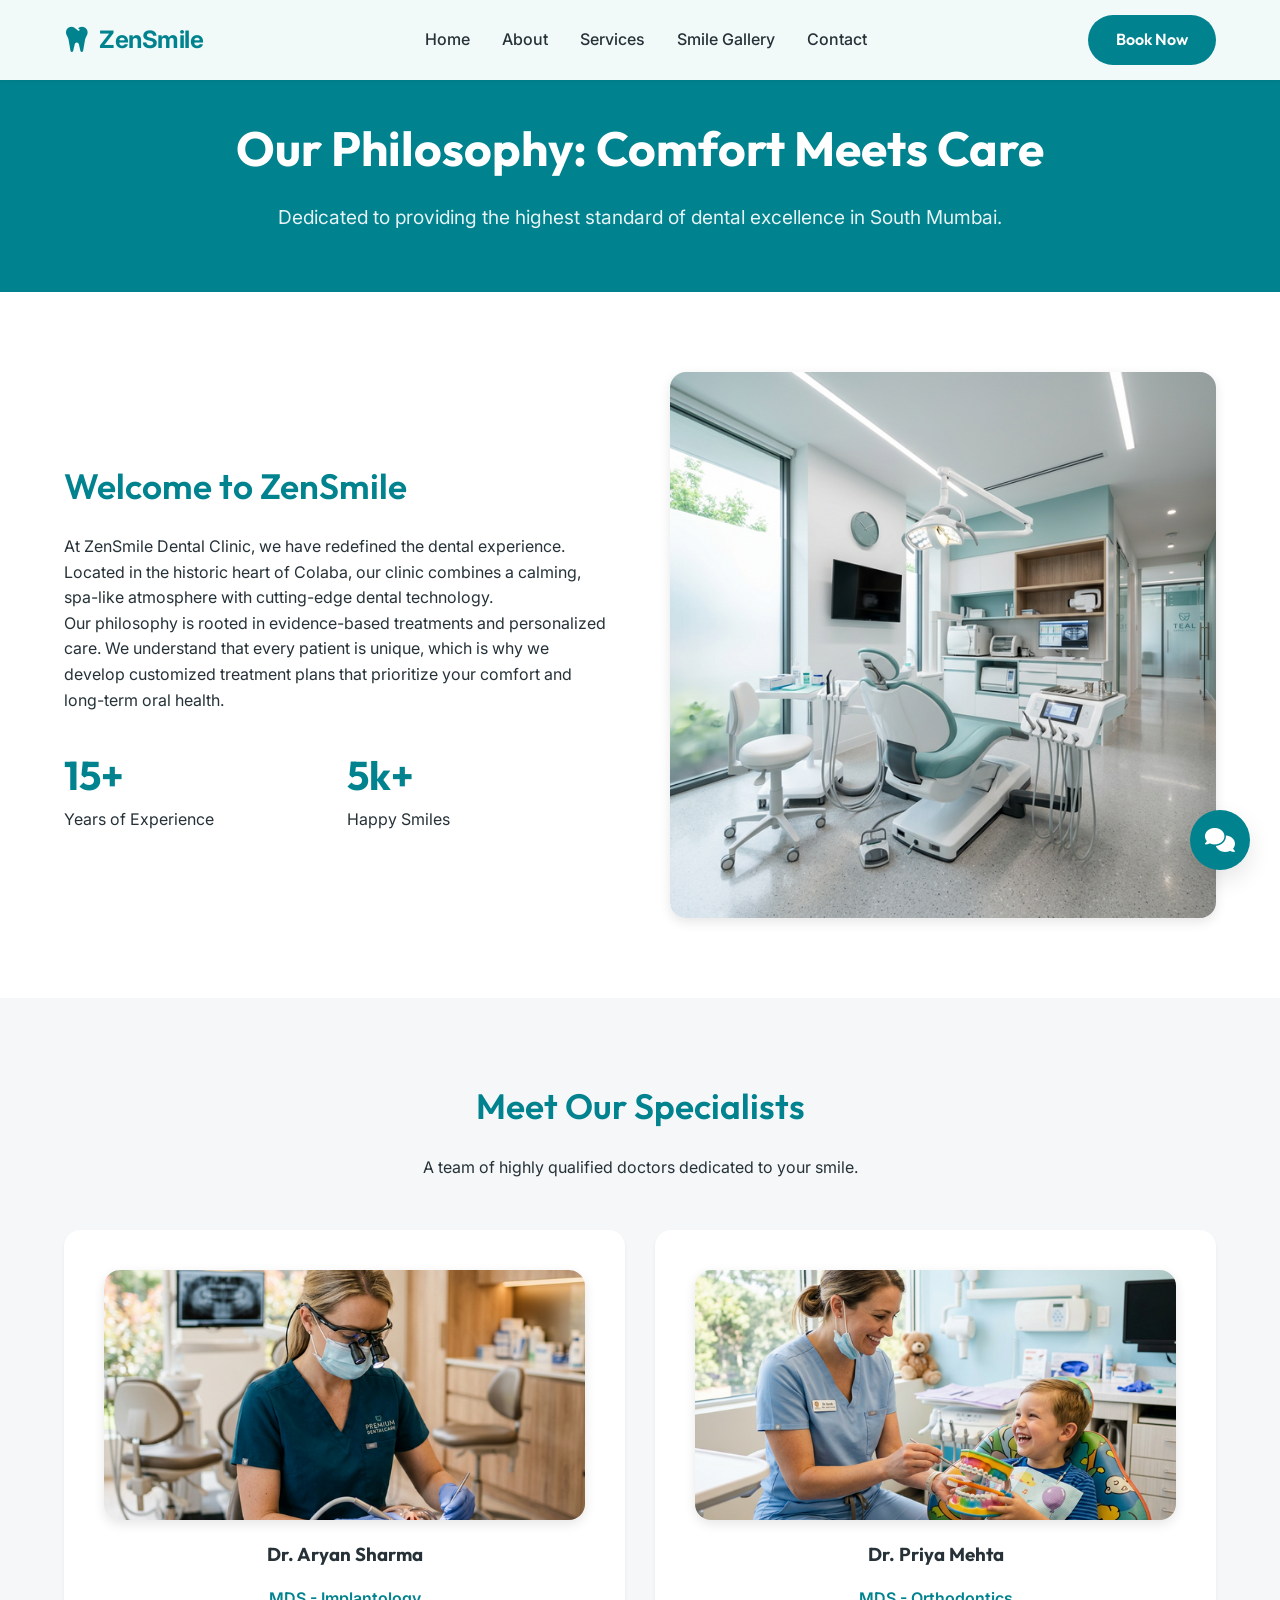
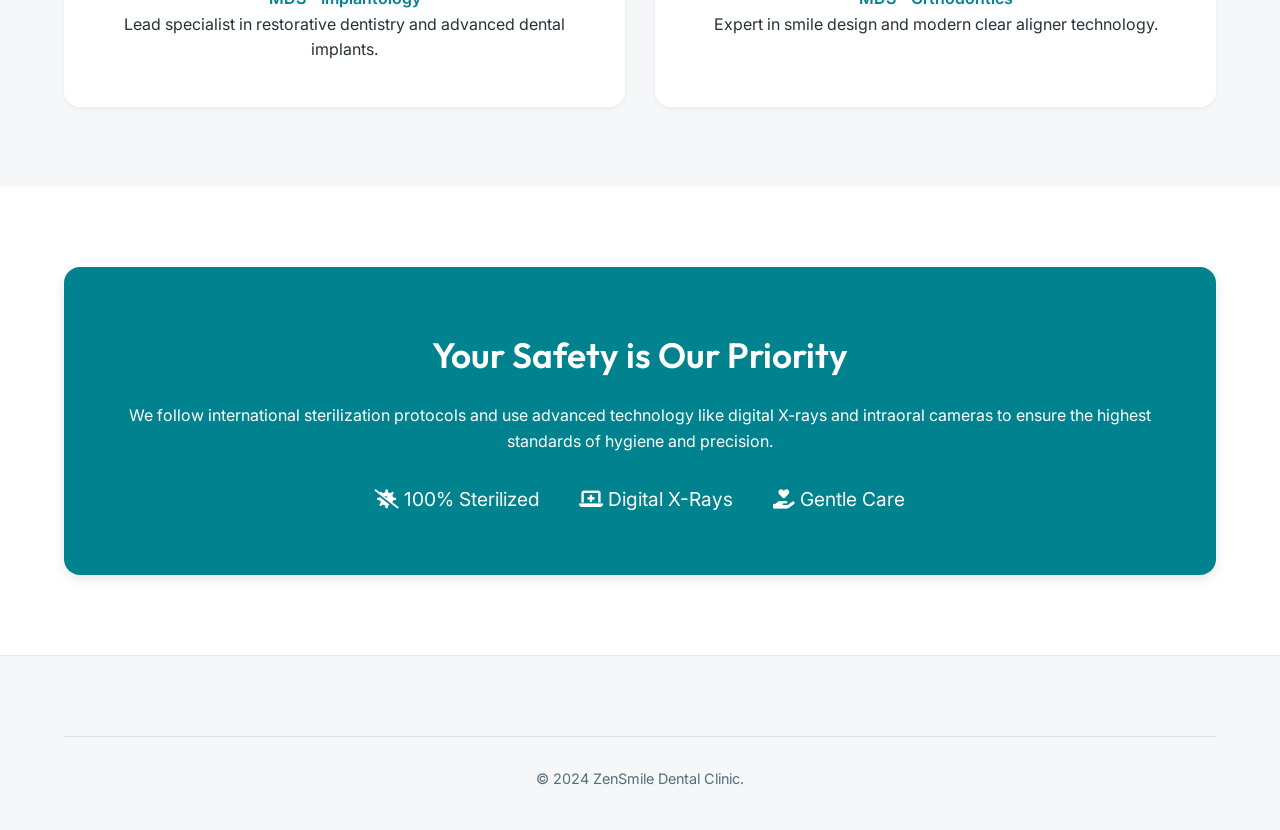
==== about.html @ eb4c1632 "Initial commit of ZenSmile Dental Clinic website" ====
<!DOCTYPE html>
<html lang="en">
<head>
    <meta charset="UTF-8">
    <meta name="viewport" content="width=device-width, initial-scale=1.0">
    <title>About Us | ZenSmile Dental Clinic Colaba</title>
    <link rel="stylesheet" href="styles.css">
    <link rel="stylesheet" href="https://cdnjs.cloudflare.com/ajax/libs/font-awesome/6.4.0/css/all.min.css">
</head>
<body>
    <!-- Navbar -->
    <nav class="navbar">
        <div class="container nav-container">
            <a href="index.html" class="logo">
                <i class="fas fa-tooth" style="color: var(--primary-teal); font-size: 1.8rem;"></i>
                <span class="logo-text">ZenSmile</span>
            </a>
            <ul class="nav-links">
                <li><a href="index.html">Home</a></li>
                <li><a href="about.html">About</a></li>
                <li><a href="services.html">Services</a></li>
                <li><a href="gallery.html">Smile Gallery</a></li>
                <li><a href="contact.html">Contact</a></li>
            </ul>
            <a href="contact.html" class="btn btn-primary">Book Now</a>
        </div>
    </nav>

    <header class="page-header">
        <div class="container">
            <h1 class="heading-lg">Our Philosophy: Comfort Meets Care</h1>
            <p>Dedicated to providing the highest standard of dental excellence in South Mumbai.</p>
        </div>
    </header>

    <section class="section-padding">
        <div class="container">
            <div class="grid-2">
                <div class="about-content">
                    <h2 class="heading-md">Welcome to ZenSmile</h2>
                    <p>At ZenSmile Dental Clinic, we have redefined the dental experience. Located in the historic heart of Colaba, our clinic combines a calming, spa-like atmosphere with cutting-edge dental technology.</p>
                    <p>Our philosophy is rooted in evidence-based treatments and personalized care. We understand that every patient is unique, which is why we develop customized treatment plans that prioritize your comfort and long-term oral health.</p>
                    <div class="stats-grid" style="display: grid; grid-template-columns: 1fr 1fr; gap: 20px; margin-top: 30px;">
                        <div class="stat-item">
                            <h3 style="color: var(--primary-teal); font-size: 2.5rem;">15+</h3>
                            <p>Years of Experience</p>
                        </div>
                        <div class="stat-item">
                            <h3 style="color: var(--primary-teal); font-size: 2.5rem;">5k+</h3>
                            <p>Happy Smiles</p>
                        </div>
                    </div>
                </div>
                <div class="about-hero-img">
                    <img src="zensmile_hero_clinic_1773650674306.png" alt="ZenSmile Clinic" class="img-responsive rounded-card">
                </div>
            </div>
        </div>
    </section>

    <!-- Team Section -->
    <section class="section-padding bg-soft">
        <div class="container">
            <div class="text-center">
                <h2 class="heading-md">Meet Our Specialists</h2>
                <p>A team of highly qualified doctors dedicated to your smile.</p>
            </div>
            <div class="card-grid">
                <div class="card text-center">
                    <img src="zensmile_dentist_work_1773650717336.png" alt="Dr. Aryan Sharma" class="img-responsive rounded-card" style="margin-bottom: 20px; max-height: 250px; object-fit: cover;">
                    <h3>Dr. Aryan Sharma</h3>
                    <p style="color: var(--primary-teal); font-weight: 600;">MDS - Implantology</p>
                    <p>Lead specialist in restorative dentistry and advanced dental implants.</p>
                </div>
                <div class="card text-center">
                    <img src="zensmile_pediatric_dentistry_1773651093815.png" alt="Dr. Priya Mehta" class="img-responsive rounded-card" style="margin-bottom: 20px; max-height: 250px; object-fit: cover;">
                    <h3>Dr. Priya Mehta</h3>
                    <p style="color: var(--primary-teal); font-weight: 600;">MDS - Orthodontics</p>
                    <p>Expert in smile design and modern clear aligner technology.</p>
                </div>
            </div>
        </div>
    </section>

    <!-- Hygiene Section -->
    <section class="section-padding">
        <div class="container">
            <div class="hygiene-banner rounded-card" style="background: var(--primary-teal); color: var(--white); padding: 60px; text-align: center;">
                <h2 class="heading-md" style="color: var(--white);">Your Safety is Our Priority</h2>
                <p>We follow international sterilization protocols and use advanced technology like digital X-rays and intraoral cameras to ensure the highest standards of hygiene and precision.</p>
                <div class="hygiene-icons" style="display: flex; justify-content: center; gap: 40px; margin-top: 30px; font-size: 1.2rem;">
                    <span><i class="fas fa-virus-slash"></i> 100% Sterilized</span>
                    <span><i class="fas fa-laptop-medical"></i> Digital X-Rays</span>
                    <span><i class="fas fa-hand-holding-heart"></i> Gentle Care</span>
                </div>
            </div>
        </div>
    </section>

    <!-- Footer -->
    <footer>
        <div class="container">
            <div class="footer-bottom">
                <p>&copy; 2024 ZenSmile Dental Clinic.</p>
            </div>
        </div>
    </footer>
    <!-- Chatbot Script Integration -->
    <script src="zenbot.js"></script>
</body>
</html>
---- styles.css ----
@import url('https://fonts.googleapis.com/css2?family=Outfit:wght@300;400;600;700&family=Inter:wght@300;400;500;600&display=swap');

:root {
    --primary-teal: #00838F;
    --secondary-teal: #E0F7FA;
    --dark-teal: #006064;
    --accent-gold: #D4AF37;
    --text-dark: #263238;
    --text-light: #546E7A;
    --white: #FFFFFF;
    --soft-gray: #F5F7F8;
    --shadow-sm: 0 2px 4px rgba(0,0,0,0.05);
    --shadow-md: 0 4px 12px rgba(0,0,0,0.1);
    --shadow-lg: 0 10px 25px rgba(0,0,0,0.1);
    --transition-smooth: all 0.3s cubic-bezier(0.4, 0, 0.2, 1);
    --card-radius: 16px;
}

* {
    margin: 0;
    padding: 0;
    box-sizing: border-box;
}

html {
    scroll-behavior: smooth;
}

body {
    font-family: 'Inter', sans-serif;
    color: var(--text-dark);
    line-height: 1.6;
    background-color: var(--white);
    overflow-x: hidden;
}

h1, h2, h3, h4, .brand-font {
    font-family: 'Outfit', sans-serif;
}

a {
    text-decoration: none;
    color: inherit;
    transition: var(--transition-smooth);
}

ul {
    list-style: none;
}

.container {
    max-width: 1200px;
    margin: 0 auto;
    padding: 0 24px;
}

.btn {
    display: inline-block;
    padding: 12px 28px;
    border-radius: 50px;
    font-weight: 600;
    cursor: pointer;
    transition: var(--transition-smooth);
    border: none;
    font-family: 'Outfit', sans-serif;
    text-align: center;
}

.btn-primary {
    background-color: var(--primary-teal);
    color: var(--white);
}

.btn-primary:hover {
    background-color: var(--dark-teal);
    transform: translateY(-2px);
    box-shadow: var(--shadow-md);
}

.btn-outline {
    background-color: transparent;
    border: 2px solid var(--primary-teal);
    color: var(--primary-teal);
}

.btn-outline:hover {
    background-color: var(--primary-teal);
    color: var(--white);
}

.section-padding {
    padding: 80px 0;
}

.heading-lg {
    font-size: 3rem;
    font-weight: 700;
    margin-bottom: 24px;
    line-height: 1.2;
}

.heading-md {
    font-size: 2.2rem;
    font-weight: 600;
    margin-bottom: 20px;
    color: var(--primary-teal);
}

.text-center {
    text-align: center;
}

/* Navbar */
.navbar {
    position: fixed;
    top: 0;
    width: 100%;
    background: rgba(255, 255, 255, 0.95);
    backdrop-filter: blur(10px);
    z-index: 1000;
    box-shadow: var(--shadow-sm);
    padding: 15px 0;
}

.nav-container {
    display: flex;
    justify-content: space-between;
    align-items: center;
}

.logo {
    display: flex;
    align-items: center;
    gap: 10px;
}

.logo-text {
    font-size: 1.5rem;
    font-weight: 700;
    color: var(--primary-teal);
    letter-spacing: -0.5px;
}

.nav-links {
    display: flex;
    gap: 32px;
}

.nav-links a {
    font-weight: 500;
    color: var(--text-dark);
}

.nav-links a:hover {
    color: var(--primary-teal);
}

/* Footer */
footer {
    background-color: var(--soft-gray);
    padding: 80px 0 40px;
    border-top: 1px solid rgba(0,0,0,0.05);
}

.footer-grid {
    display: grid;
    grid-template-columns: repeat(auto-fit, minmax(250px, 1fr));
    gap: 40px;
    margin-bottom: 60px;
}

.footer-brand p {
    margin: 20px 0;
    color: var(--text-light);
}

.footer-section h4 {
    font-size: 1.25rem;
    margin-bottom: 24px;
    color: var(--primary-teal);
}

.footer-links li {
    margin-bottom: 12px;
}

.footer-bottom {
    border-top: 1px solid rgba(0,0,0,0.1);
    padding-top: 30px;
    text-align: center;
    color: var(--text-light);
    font-size: 0.9rem;
}

@media (max-width: 768px) {
    .nav-links {
        display: none;
    }
    .heading-lg {
        font-size: 2.2rem;
    }
}

/* Home Page Sections */
.hero-section {
    height: 90vh;
    background: url('zensmile_hero_clinic_1773650674306.png') no-repeat center center/cover;
    display: flex;
    align-items: center;
    position: relative;
    color: var(--white);
    padding-top: 80px;
}

.hero-overlay {
    position: absolute;
    top: 0;
    left: 0;
    width: 60%;
    height: 100%;
    background: linear-gradient(to right, rgba(0,0,0,0.7) 0%, rgba(0,0,0,0) 100%);
    z-index: 1;
}

.hero-content {
    position: relative;
    z-index: 2;
    max-width: 600px;
}

.badge {
    display: inline-block;
    padding: 6px 16px;
    background: rgba(0, 131, 143, 0.2);
    border: 1px solid var(--primary-teal);
    border-radius: 50px;
    font-size: 0.85rem;
    font-weight: 600;
    margin-bottom: 16px;
    color: var(--secondary-teal);
}

.hero-subtext {
    font-size: 1.1rem;
    margin-bottom: 32px;
    opacity: 0.9;
}

.hero-btns {
    display: flex;
    gap: 16px;
}

.hero-btns .btn-outline {
    border-color: var(--white);
    color: var(--white);
}

.hero-btns .btn-outline:hover {
    background: var(--white);
    color: var(--primary-teal);
}

/* Info Strip */
.info-strip {
    background: var(--white);
    padding: 20px 0;
    margin-top: -50px;
    position: relative;
    z-index: 10;
    box-shadow: var(--shadow-lg);
    border-radius: 12px;
    max-width: 1100px;
    margin-left: auto;
    margin-right: auto;
}

.strip-grid {
    display: grid;
    grid-template-columns: repeat(3, 1fr);
    align-items: center;
}

.info-item {
    display: flex;
    align-items: center;
    gap: 15px;
    padding: 10px 30px;
}

.info-item i {
    font-size: 1.5rem;
    color: var(--primary-teal);
}

.info-item h4 {
    font-size: 0.9rem;
    color: var(--text-light);
    text-transform: uppercase;
    letter-spacing: 1px;
}

.info-item p {
    font-weight: 600;
}

.border-left {
    border-left: 1px solid rgba(0,0,0,0.1);
}

/* Layout Utilities */
.grid-2 {
    display: grid;
    grid-template-columns: 1fr 1fr;
    gap: 60px;
    align-items: center;
}

.img-responsive {
    width: 100%;
    height: auto;
    display: block;
}

.rounded-card {
    border-radius: var(--card-radius);
    box-shadow: var(--shadow-md);
}

.bg-soft {
    background-color: var(--soft-gray);
}

.check-list {
    margin: 24px 0;
}

.check-list li {
    display: flex;
    align-items: center;
    gap: 12px;
    margin-bottom: 12px;
    font-weight: 500;
}

.check-list li i {
    color: var(--primary-teal);
}
/* Page Header */
.page-header {
    background: var(--primary-teal);
    color: var(--white);
    padding: 120px 0 60px;
    text-align: center;
}

.page-header p {
    font-size: 1.2rem;
    opacity: 0.9;
}

/* Services Page */
.services-grid {
    display: flex;
    flex-direction: column;
    gap: 80px;
}

.service-box {
    display: grid;
    grid-template-columns: 1fr 1.2fr;
    gap: 60px;
    align-items: center;
}

.service-box:nth-child(even) {
    grid-template-columns: 1.2fr 1fr;
}

/* Form Styles */
.form-group {
    margin-bottom: 20px;
}

.form-group input, 
.form-group select, 
.form-group textarea {
    width: 100%;
    padding: 14px 20px;
    border: 1px solid rgba(0,0,0,0.1);
    border-radius: 8px;
    font-family: 'Inter', sans-serif;
    font-size: 1rem;
    transition: var(--transition-smooth);
}

.form-group input:focus, 
.form-group select:focus, 
.form-group textarea:focus {
    outline: none;
    border-color: var(--primary-teal);
    box-shadow: 0 0 0 3px rgba(0, 131, 143, 0.1);
}

.w-100 {
    width: 100%;
}

.contact-info {
    padding-left: 40px;
}

.info-block p {
    margin-bottom: 20px;
}

.map-container {
    overflow: hidden;
    margin-top: 30px;
}

@media (max-width: 768px) {
    .grid-2, .service-box, .service-box:nth-child(even) {
        grid-template-columns: 1fr;
        gap: 40px;
    }
    .contact-info {
        padding-left: 0;
    }
}

/* Gallery */
.gallery-grid {
    display: grid;
    grid-template-columns: repeat(auto-fit, minmax(300px, 1fr));
    gap: 24px;
}

.gallery-item {
    position: relative;
    overflow: hidden;
    height: 350px;
    cursor: pointer;
}

.gallery-item img {
    width: 100%;
    height: 100%;
    object-fit: cover;
    transition: var(--transition-smooth);
}

.gallery-overlay {
    position: absolute;
    top: 0;
    left: 0;
    width: 100%;
    height: 100%;
    background: rgba(0, 131, 143, 0.7);
    display: flex;
    align-items: center;
    justify-content: center;
    color: var(--white);
    opacity: 0;
    transition: var(--transition-smooth);
    font-weight: 600;
    font-size: 1.2rem;
}

.gallery-item:hover img {
    transform: scale(1.1);
}

.gallery-item:hover .gallery-overlay {
    opacity: 1;
}

/* ZenBot Modal */
.zenbot-window {
    position: fixed;
    bottom: 100px;
    right: 30px;
    width: 380px;
    height: 500px;
    background: var(--white);
    border-radius: 20px;
    box-shadow: var(--shadow-lg);
    z-index: 1001;
    display: none;
    flex-direction: column;
    overflow: hidden;
    animation: slideUp 0.4s cubic-bezier(0.4, 0, 0.2, 1);
}

@keyframes slideUp {
    from { transform: translateY(50px); opacity: 0; }
    to { transform: translateY(0); opacity: 1; }
}

.zenbot-header {
    background: var(--primary-teal);
    color: var(--white);
    padding: 20px;
    display: flex;
    align-items: center;
    gap: 15px;
}

.zenbot-header h3 {
    font-size: 1.1rem;
    margin: 0;
}

.zenbot-messages {
    flex: 1;
    padding: 20px;
    overflow-y: auto;
    background: var(--soft-gray);
    display: flex;
    flex-direction: column;
    gap: 12px;
}

.msg {
    padding: 10px 16px;
    border-radius: 15px;
    max-width: 85%;
    font-size: 0.95rem;
}

.msg-bot {
    background: var(--white);
    align-self: flex-start;
    border-bottom-left-radius: 2px;
    box-shadow: var(--shadow-sm);
}

.msg-user {
    background: var(--primary-teal);
    color: var(--white);
    align-self: flex-end;
    border-bottom-right-radius: 2px;
}

.zenbot-input {
    padding: 15px;
    background: var(--white);
    border-top: 1px solid rgba(0,0,0,0.05);
    display: flex;
    gap: 10px;
}

.zenbot-input input {
    flex: 1;
    border: 1px solid rgba(0,0,0,0.1);
    padding: 10px 15px;
    border-radius: 25px;
}

.zenbot-input button {
    background: var(--primary-teal);
    color: var(--white);
    border: none;
    width: 40px;
    height: 40px;
    border-radius: 50%;
    cursor: pointer;
}

/* Cards */
.card-grid {
    display: grid;
    grid-template-columns: repeat(auto-fit, minmax(300px, 1fr));
    gap: 30px;
    margin-top: 50px;
}

.card {
    background: var(--white);
    padding: 40px;
    border-radius: var(--card-radius);
    box-shadow: var(--shadow-sm);
    transition: var(--transition-smooth);
    border-bottom: 4px solid transparent;
}

.card:hover {
    transform: translateY(-10px);
    box-shadow: var(--shadow-lg);
    border-color: var(--primary-teal);
}

.card-icon {
    font-size: 2.5rem;
    color: var(--primary-teal);
    margin-bottom: 24px;
}

.card h3 {
    margin-bottom: 16px;
}

/* Chatbot Bubble */
.zenbot-bubble {
    position: fixed;
    bottom: 30px;
    right: 30px;
    width: 60px;
    height: 60px;
    background: var(--primary-teal);
    color: var(--white);
    border-radius: 50%;
    display: flex;
    align-items: center;
    justify-content: center;
    font-size: 1.5rem;
    box-shadow: var(--shadow-lg);
    cursor: pointer;
    z-index: 1000;
    transition: var(--transition-smooth);
}

.zenbot-bubble:hover {
    transform: scale(1.1) rotate(5deg);
}
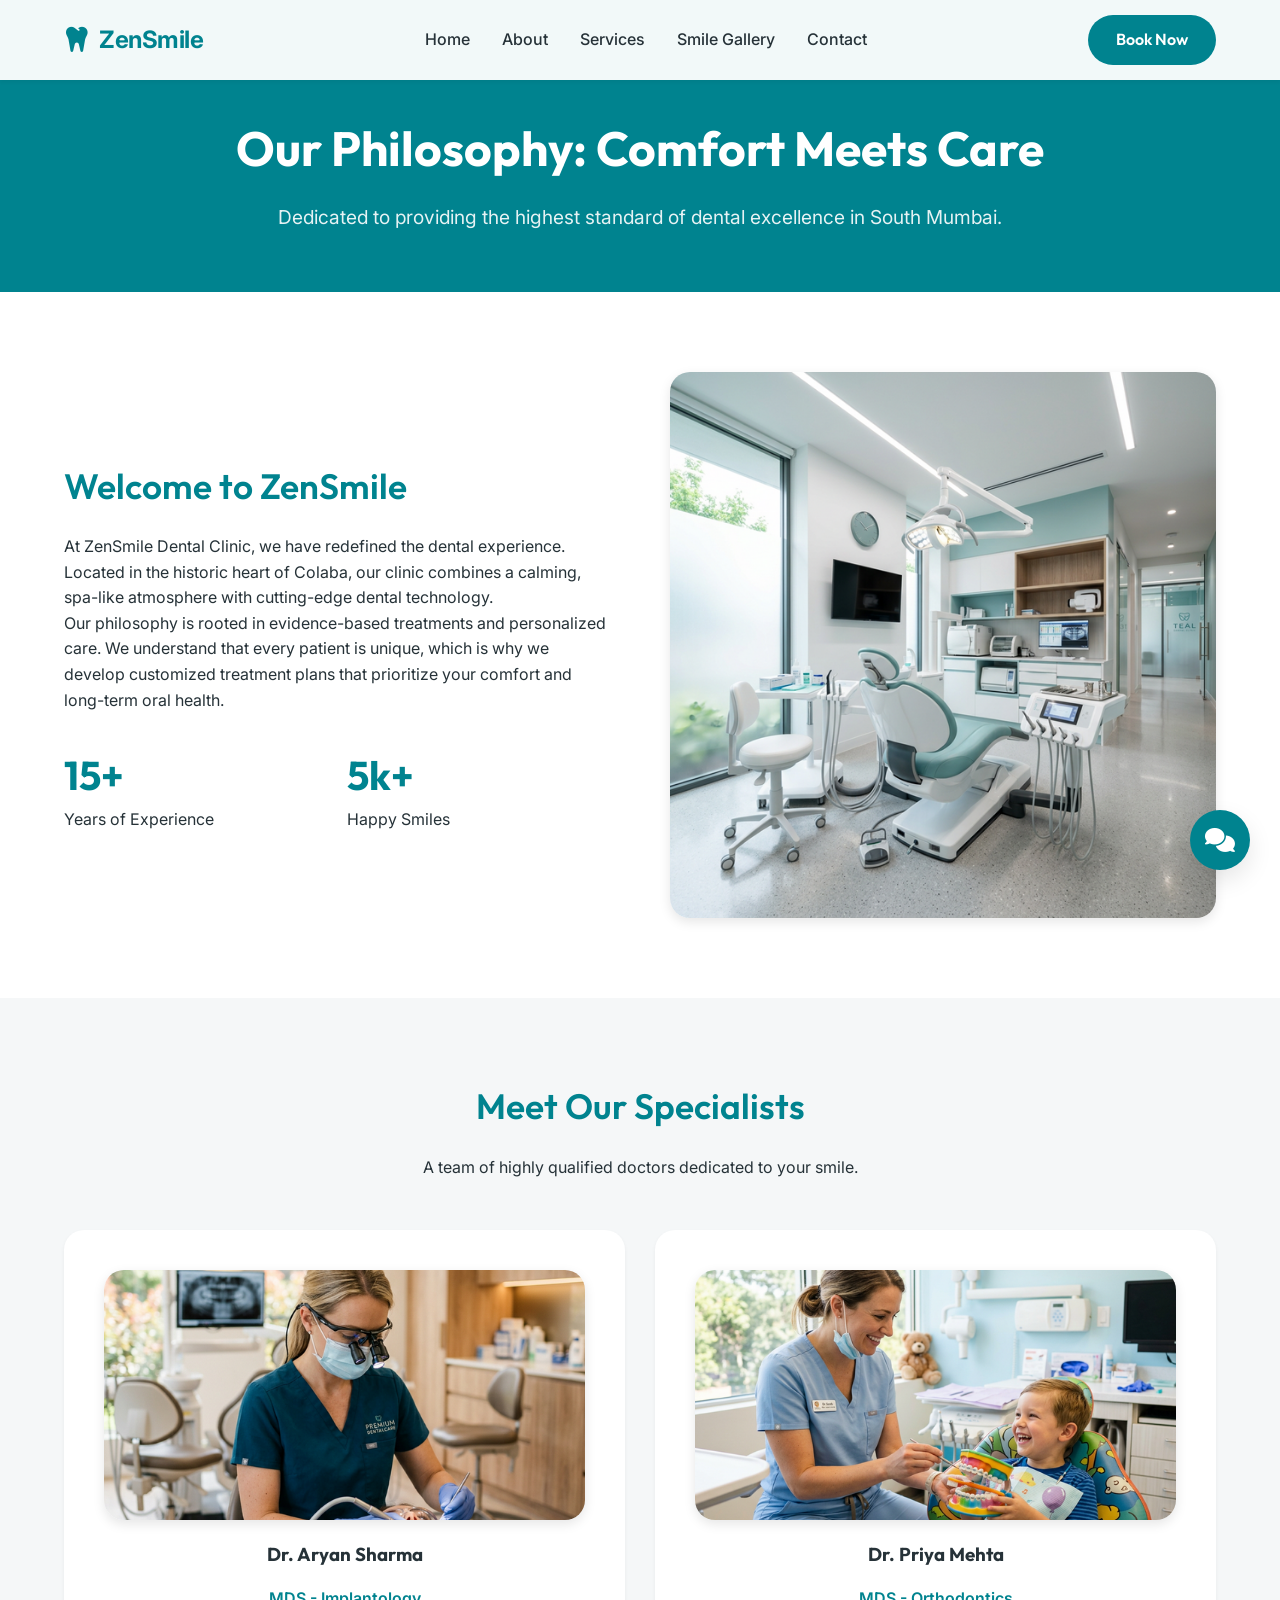
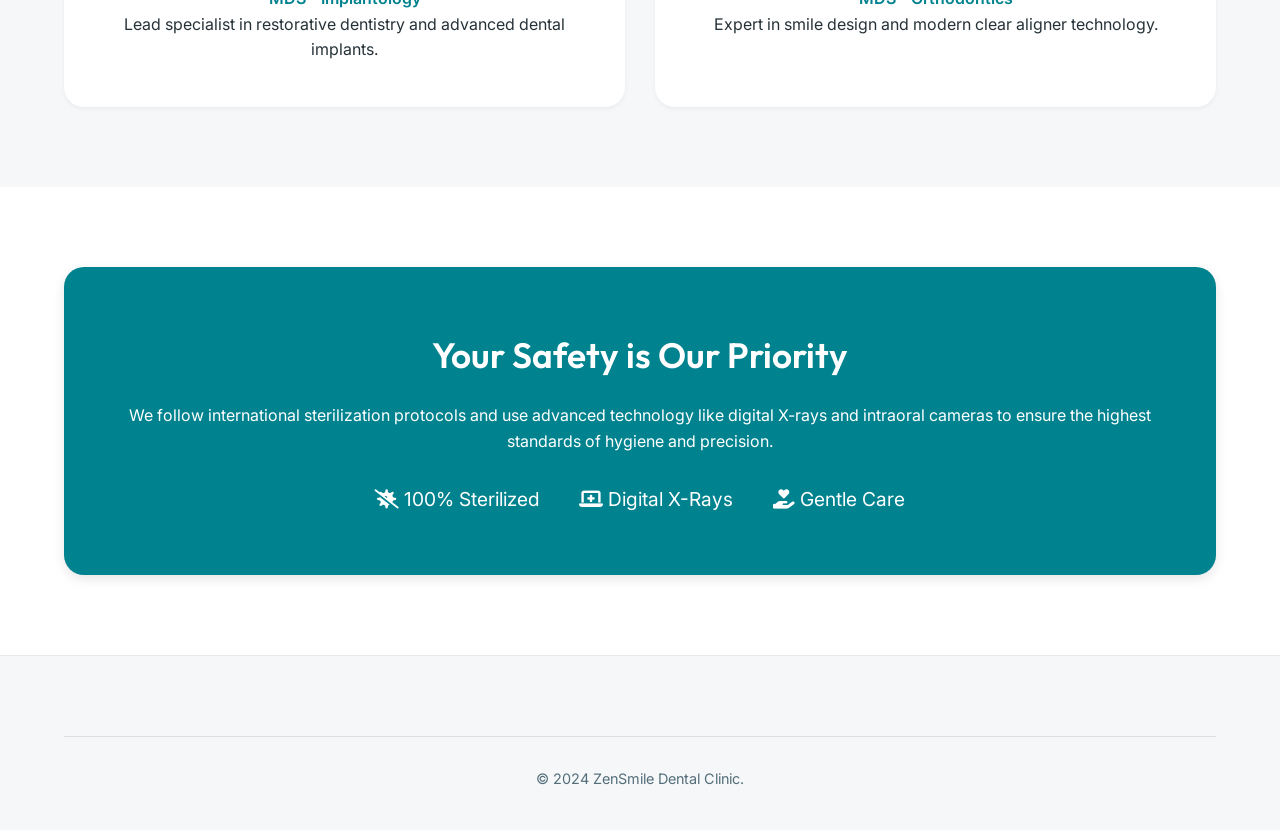
==== commit 86acaf12: "Enhanced mobile UX, added hamburger menu, and entrance animations for 'wow' factor" ====
--- a/about.html
+++ b/about.html
@@ -7,7 +7,12 @@
     <link rel="stylesheet" href="styles.css">
     <link rel="stylesheet" href="https://cdnjs.cloudflare.com/ajax/libs/font-awesome/6.4.0/css/all.min.css">
 </head>
-<body>
+<body class="loading">
+    <!-- Preloader -->
+    <div id="preloader">
+        <div class="loader-logo">ZenSmile</div>
+        <div class="loader-bar"></div>
+    </div>
     <!-- Navbar -->
     <nav class="navbar">
         <div class="container nav-container">
@@ -22,6 +27,11 @@
                 <li><a href="gallery.html">Smile Gallery</a></li>
                 <li><a href="contact.html">Contact</a></li>
             </ul>
+            <div class="menu-toggle" id="menu-toggle">
+                <span></span>
+                <span></span>
+                <span></span>
+            </div>
             <a href="contact.html" class="btn btn-primary">Book Now</a>
         </div>
     </nav>
@@ -107,5 +117,6 @@
     </footer>
     <!-- Chatbot Script Integration -->
     <script src="zenbot.js"></script>
+    <script src="main.js"></script>
 </body>
 </html>
--- a/styles.css
+++ b/styles.css
@@ -12,8 +12,9 @@
     --shadow-sm: 0 2px 4px rgba(0,0,0,0.05);
     --shadow-md: 0 4px 12px rgba(0,0,0,0.1);
     --shadow-lg: 0 10px 25px rgba(0,0,0,0.1);
-    --transition-smooth: all 0.3s cubic-bezier(0.4, 0, 0.2, 1);
-    --card-radius: 16px;
+    --transition-smooth: all 0.5s cubic-bezier(0.4, 0, 0.2, 1);
+    --card-radius: 20px;
+    --glass: rgba(255, 255, 255, 0.8);
 }
 
 * {
@@ -146,6 +147,25 @@
     gap: 32px;
 }
 
+.menu-toggle {
+    display: none;
+    flex-direction: column;
+    gap: 6px;
+    cursor: pointer;
+}
+
+.menu-toggle span {
+    width: 28px;
+    height: 3px;
+    background: var(--primary-teal);
+    border-radius: 2px;
+    transition: var(--transition-smooth);
+}
+
+.menu-toggle.active span:nth-child(1) { transform: rotate(45deg) translate(6px, 6px); }
+.menu-toggle.active span:nth-child(2) { opacity: 0; }
+.menu-toggle.active span:nth-child(3) { transform: rotate(-45deg) translate(6px, -6px); }
+
 .nav-links a {
     font-weight: 500;
     color: var(--text-dark);
@@ -183,6 +203,76 @@
 .footer-links li {
     margin-bottom: 12px;
 }
+
+/* Preloader */
+#preloader {
+    position: fixed;
+    top: 0;
+    left: 0;
+    width: 100%;
+    height: 100%;
+    background: var(--white);
+    display: flex;
+    flex-direction: column;
+    align-items: center;
+    justify-content: center;
+    z-index: 9999;
+    transition: opacity 0.5s ease;
+}
+
+.loader-logo {
+    font-size: 2.5rem;
+    color: var(--primary-teal);
+    font-weight: 700;
+    font-family: 'Outfit', sans-serif;
+    margin-bottom: 20px;
+    animation: pulse 1.5s infinite;
+}
+
+@keyframes pulse {
+    0% { transform: scale(1); opacity: 0.8; }
+    50% { transform: scale(1.05); opacity: 1; }
+    100% { transform: scale(1); opacity: 0.8; }
+}
+
+.loader-bar {
+    width: 200px;
+    height: 3px;
+    background: var(--soft-gray);
+    position: relative;
+    overflow: hidden;
+}
+
+.loader-bar::after {
+    content: '';
+    position: absolute;
+    left: -100%;
+    width: 100%;
+    height: 100%;
+    background: var(--primary-teal);
+    animation: loading 1.5s infinite;
+}
+
+@keyframes loading {
+    0% { left: -100%; }
+    100% { left: 100%; }
+}
+
+/* Animations */
+.reveal {
+    opacity: 0;
+    transform: translateY(30px);
+    transition: var(--transition-smooth);
+}
+
+.reveal-visible {
+    opacity: 1;
+    transform: translateY(0);
+}
+
+.delay-1 { transition-delay: 0.1s; }
+.delay-2 { transition-delay: 0.2s; }
+.delay-3 { transition-delay: 0.3s; }
 
 .footer-bottom {
     border-top: 1px solid rgba(0,0,0,0.1);
@@ -261,18 +351,73 @@
     color: var(--primary-teal);
 }
 
+@media (max-width: 768px) {
+    .nav-links {
+        display: none;
+        flex-direction: column;
+        position: absolute;
+        top: 100%;
+        left: 0;
+        width: 100%;
+        background: var(--white);
+        padding: 40px 24px;
+        box-shadow: var(--shadow-md);
+        gap: 20px;
+        z-index: 1000;
+    }
+    .nav-links.active {
+        display: flex;
+    }
+    .menu-toggle {
+        display: flex;
+    }
+    .hero-section {
+        height: 70vh;
+        text-align: center;
+    }
+    .hero-overlay {
+        width: 100%;
+        background: radial-gradient(circle, rgba(0,0,0,0.5) 0%, rgba(0,0,0,0.8) 100%);
+    }
+    .hero-content {
+        margin: 0 auto;
+    }
+    .hero-btns {
+        justify-content: center;
+    }
+}
+
 /* Info Strip */
 .info-strip {
-    background: var(--white);
-    padding: 20px 0;
-    margin-top: -50px;
+    background: var(--glass);
+    backdrop-filter: blur(15px);
+    padding: 30px;
+    margin-top: -80px;
     position: relative;
     z-index: 10;
     box-shadow: var(--shadow-lg);
-    border-radius: 12px;
+    border-radius: 20px;
     max-width: 1100px;
     margin-left: auto;
     margin-right: auto;
+    border: 1px solid rgba(255,255,255,0.3);
+}
+
+@media (max-width: 768px) {
+    .info-strip {
+        margin-top: -40px;
+        width: 90%;
+        padding: 20px 10px;
+    }
+    .strip-grid {
+        grid-template-columns: 1fr;
+        gap: 20px;
+    }
+    .border-left {
+        border-left: none;
+        border-top: 1px solid rgba(0,0,0,0.05);
+        padding-top: 20px;
+    }
 }
 
 .strip-grid {
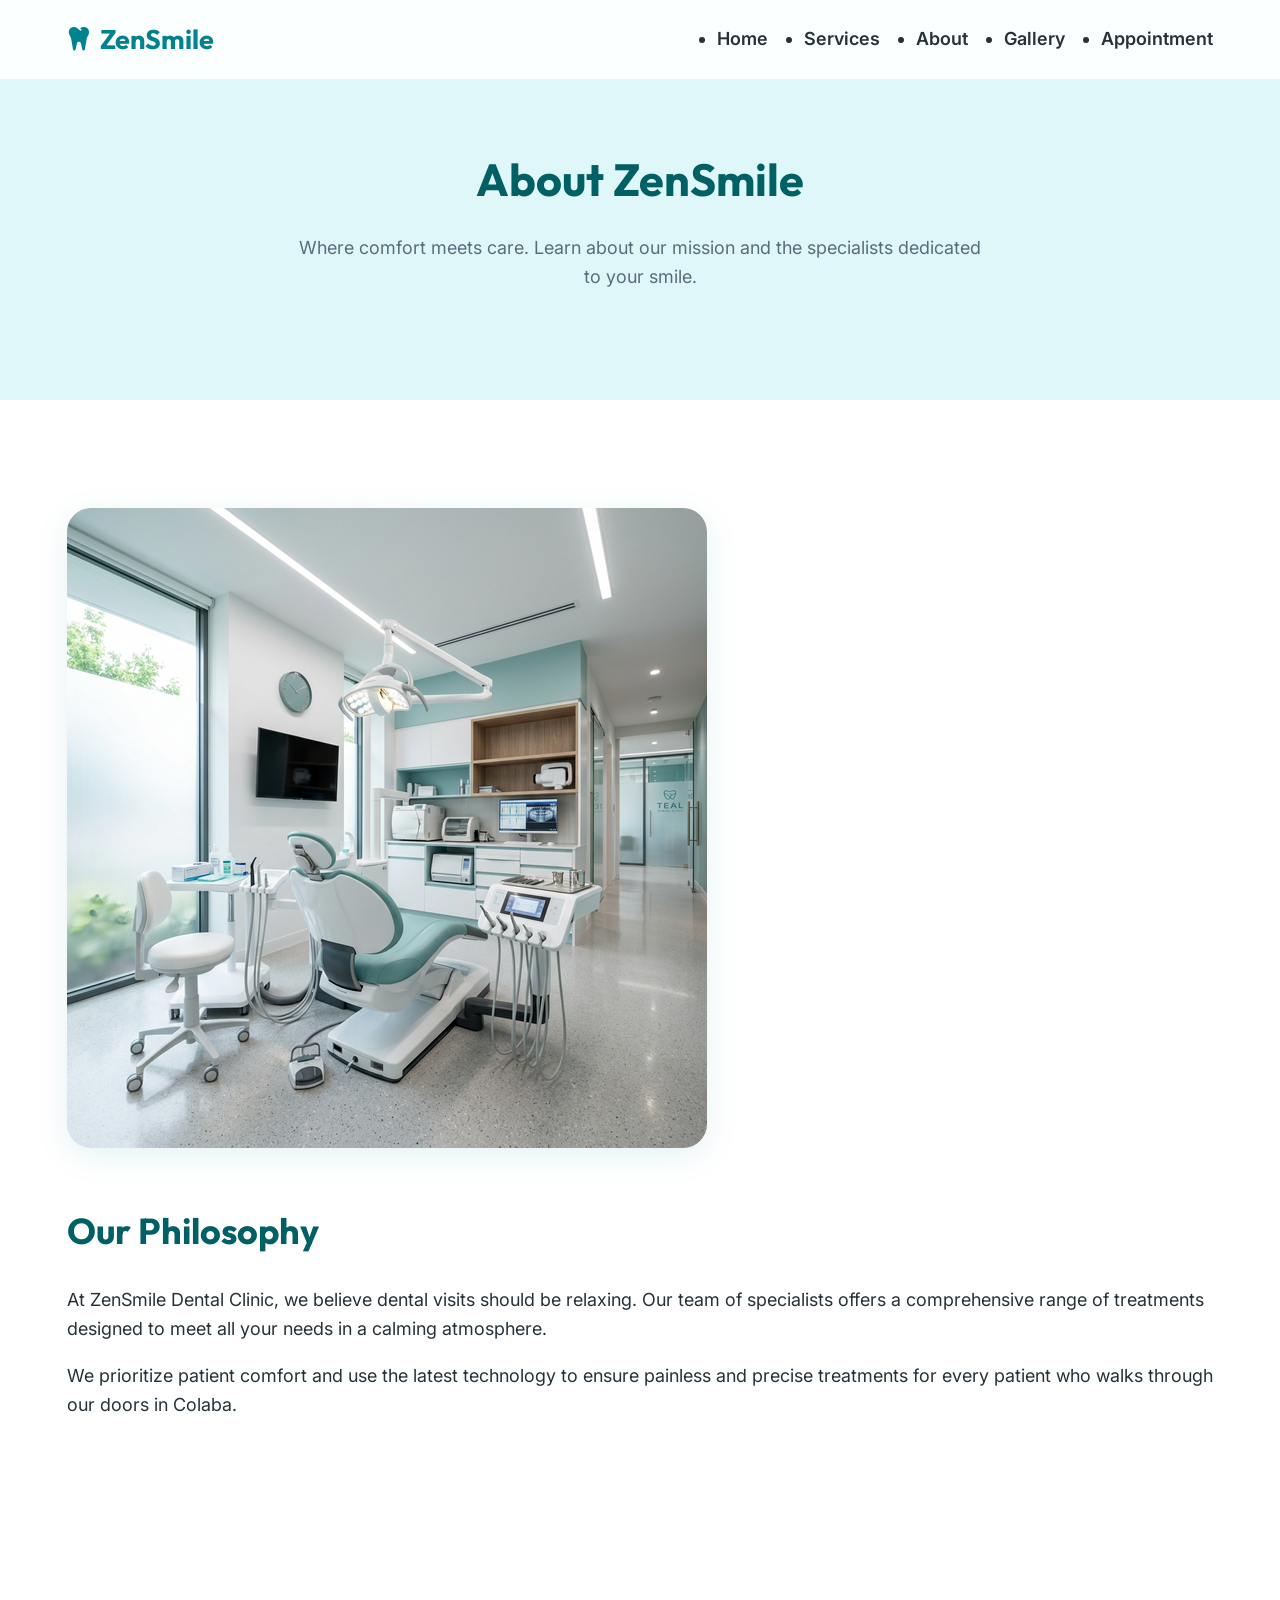
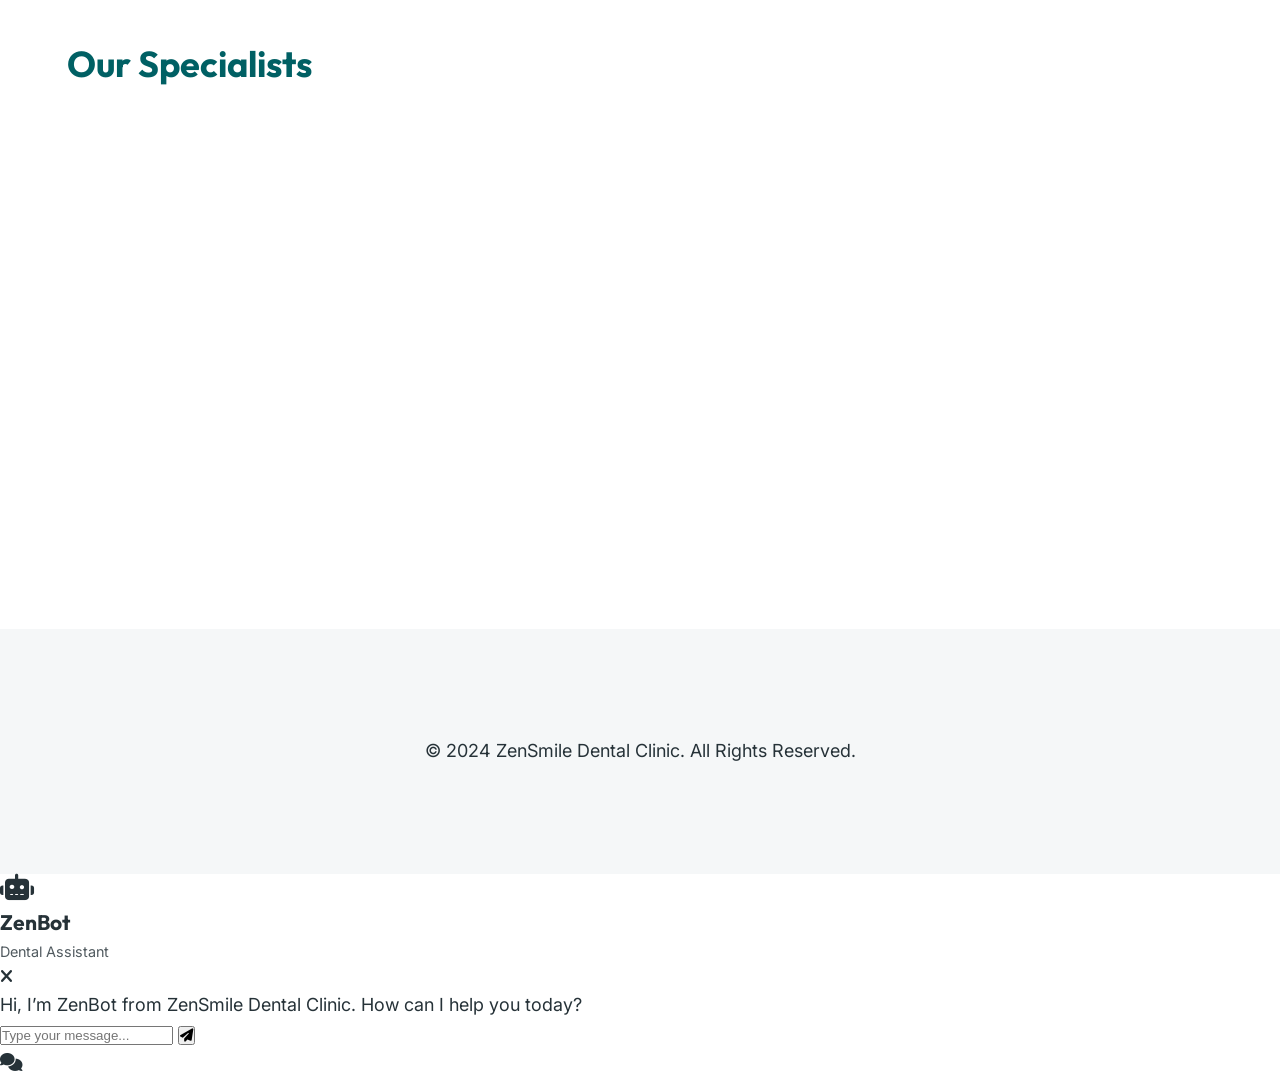
==== commit 8ec13487: "Rewrite: Synced all internal pages (About, Services, Contact) with new mobile-first architecture" ====
--- a/about.html
+++ b/about.html
@@ -3,119 +3,89 @@
 <head>
     <meta charset="UTF-8">
     <meta name="viewport" content="width=device-width, initial-scale=1.0">
-    <title>About Us | ZenSmile Dental Clinic Colaba</title>
+    <title>About ZenSmile | Our Team & Technology</title>
     <link rel="stylesheet" href="styles.css">
     <link rel="stylesheet" href="https://cdnjs.cloudflare.com/ajax/libs/font-awesome/6.4.0/css/all.min.css">
 </head>
 <body class="loading">
-    <!-- Preloader -->
     <div id="preloader">
-        <div class="loader-logo">ZenSmile</div>
-        <div class="loader-bar"></div>
+        <div class="loader-content">
+            <div class="loader-text">ZenSmile</div>
+            <div class="loader-bar"></div>
+        </div>
     </div>
-    <!-- Navbar -->
     <nav class="navbar">
-        <div class="container nav-container">
+        <div class="container nav-flex">
             <a href="index.html" class="logo">
-                <i class="fas fa-tooth" style="color: var(--primary-teal); font-size: 1.8rem;"></i>
-                <span class="logo-text">ZenSmile</span>
+                <i class="fas fa-tooth"></i>
+                <span class="font-heading">ZenSmile</span>
             </a>
             <ul class="nav-links">
                 <li><a href="index.html">Home</a></li>
+                <li><a href="services.html">Services</a></li>
                 <li><a href="about.html">About</a></li>
-                <li><a href="services.html">Services</a></li>
-                <li><a href="gallery.html">Smile Gallery</a></li>
-                <li><a href="contact.html">Contact</a></li>
+                <li><a href="gallery.html">Gallery</a></li>
+                <li><a href="contact.html">Appointment</a></li>
             </ul>
-            <div class="menu-toggle" id="menu-toggle">
+            <div class="menu-trigger" id="menu-toggle">
                 <span></span>
                 <span></span>
                 <span></span>
             </div>
-            <a href="contact.html" class="btn btn-primary">Book Now</a>
         </div>
     </nav>
 
-    <header class="page-header">
-        <div class="container">
-            <h1 class="heading-lg">Our Philosophy: Comfort Meets Care</h1>
-            <p>Dedicated to providing the highest standard of dental excellence in South Mumbai.</p>
-        </div>
-    </header>
+    <main>
+        <header class="section-padding" style="background: var(--primary-light); text-align: center; padding-top: 8rem;">
+            <div class="container reveal">
+                <h1 style="font-size: 2.5rem; color: var(--primary-dark);">About ZenSmile</h1>
+                <p style="max-width: 700px; margin: 1rem auto 0; color: var(--text-muted);">Where comfort meets care. Learn about our mission and the specialists dedicated to your smile.</p>
+            </div>
+        </header>
 
-    <section class="section-padding">
-        <div class="container">
-            <div class="grid-2">
-                <div class="about-content">
-                    <h2 class="heading-md">Welcome to ZenSmile</h2>
-                    <p>At ZenSmile Dental Clinic, we have redefined the dental experience. Located in the historic heart of Colaba, our clinic combines a calming, spa-like atmosphere with cutting-edge dental technology.</p>
-                    <p>Our philosophy is rooted in evidence-based treatments and personalized care. We understand that every patient is unique, which is why we develop customized treatment plans that prioritize your comfort and long-term oral health.</p>
-                    <div class="stats-grid" style="display: grid; grid-template-columns: 1fr 1fr; gap: 20px; margin-top: 30px;">
-                        <div class="stat-item">
-                            <h3 style="color: var(--primary-teal); font-size: 2.5rem;">15+</h3>
-                            <p>Years of Experience</p>
-                        </div>
-                        <div class="stat-item">
-                            <h3 style="color: var(--primary-teal); font-size: 2.5rem;">5k+</h3>
-                            <p>Happy Smiles</p>
-                        </div>
+        <section class="section-padding">
+            <div class="container">
+                <div class="grid-2 reveal" style="display: grid; grid-template-columns: 1fr; gap: 3rem; align-items: center;">
+                    <img src="zensmile_hero_clinic_1773650674306.png" alt="ZenSmile Clinic" class="rounded-lg" style="border-radius: var(--radius-lg); box-shadow: var(--shadow-soft);">
+                    <div>
+                        <h2 style="font-size: 2rem; color: var(--primary-dark); margin-bottom: 1.5rem;">Our Philosophy</h2>
+                        <p style="margin-bottom: 1rem;">At ZenSmile Dental Clinic, we believe dental visits should be relaxing. Our team of specialists offers a comprehensive range of treatments designed to meet all your needs in a calming atmosphere.</p>
+                        <p>We prioritize patient comfort and use the latest technology to ensure painless and precise treatments for every patient who walks through our doors in Colaba.</p>
                     </div>
                 </div>
-                <div class="about-hero-img">
-                    <img src="zensmile_hero_clinic_1773650674306.png" alt="ZenSmile Clinic" class="img-responsive rounded-card">
+            </div>
+        </section>
+
+        <section class="section-padding bg-soft">
+            <div class="container">
+                <div class="text-center reveal" style="margin-bottom: 3rem;">
+                    <h2 style="font-size: 2rem; color: var(--primary-dark);">Our Specialists</h2>
+                </div>
+                <div class="card-grid">
+                    <div class="glass-card reveal text-center">
+                        <img src="zensmile_dentist_work_1773650717336.png" alt="Dr. Aryan Sharma" style="width: 150px; height: 150px; border-radius: 50%; object-fit: cover; margin: 0 auto 1.5rem; border: 4px solid var(--white);">
+                        <h3>Dr. Aryan Sharma</h3>
+                        <p style="color: var(--primary); font-weight: 600; margin-bottom: 0.5rem;">MDS - Implantology</p>
+                        <p style="font-size: 0.9rem;">Lead specialist in restorative dentistry and advanced dental implants.</p>
+                    </div>
+                    <div class="glass-card reveal text-center">
+                        <img src="zensmile_pediatric_dentistry_1773651093815.png" alt="Dr. Priya Mehta" style="width: 150px; height: 150px; border-radius: 50%; object-fit: cover; margin: 0 auto 1.5rem; border: 4px solid var(--white);">
+                        <h3>Dr. Priya Mehta</h3>
+                        <p style="color: var(--primary); font-weight: 600; margin-bottom: 0.5rem;">MDS - Orthodontics</p>
+                        <p style="font-size: 0.9rem;">Expert in smile design and modern clear aligner technology.</p>
+                    </div>
                 </div>
             </div>
-        </div>
-    </section>
+        </section>
+    </main>
 
-    <!-- Team Section -->
-    <section class="section-padding bg-soft">
+    <footer class="section-padding" style="background: var(--bg-soft);">
         <div class="container">
-            <div class="text-center">
-                <h2 class="heading-md">Meet Our Specialists</h2>
-                <p>A team of highly qualified doctors dedicated to your smile.</p>
-            </div>
-            <div class="card-grid">
-                <div class="card text-center">
-                    <img src="zensmile_dentist_work_1773650717336.png" alt="Dr. Aryan Sharma" class="img-responsive rounded-card" style="margin-bottom: 20px; max-height: 250px; object-fit: cover;">
-                    <h3>Dr. Aryan Sharma</h3>
-                    <p style="color: var(--primary-teal); font-weight: 600;">MDS - Implantology</p>
-                    <p>Lead specialist in restorative dentistry and advanced dental implants.</p>
-                </div>
-                <div class="card text-center">
-                    <img src="zensmile_pediatric_dentistry_1773651093815.png" alt="Dr. Priya Mehta" class="img-responsive rounded-card" style="margin-bottom: 20px; max-height: 250px; object-fit: cover;">
-                    <h3>Dr. Priya Mehta</h3>
-                    <p style="color: var(--primary-teal); font-weight: 600;">MDS - Orthodontics</p>
-                    <p>Expert in smile design and modern clear aligner technology.</p>
-                </div>
-            </div>
-        </div>
-    </section>
-
-    <!-- Hygiene Section -->
-    <section class="section-padding">
-        <div class="container">
-            <div class="hygiene-banner rounded-card" style="background: var(--primary-teal); color: var(--white); padding: 60px; text-align: center;">
-                <h2 class="heading-md" style="color: var(--white);">Your Safety is Our Priority</h2>
-                <p>We follow international sterilization protocols and use advanced technology like digital X-rays and intraoral cameras to ensure the highest standards of hygiene and precision.</p>
-                <div class="hygiene-icons" style="display: flex; justify-content: center; gap: 40px; margin-top: 30px; font-size: 1.2rem;">
-                    <span><i class="fas fa-virus-slash"></i> 100% Sterilized</span>
-                    <span><i class="fas fa-laptop-medical"></i> Digital X-Rays</span>
-                    <span><i class="fas fa-hand-holding-heart"></i> Gentle Care</span>
-                </div>
-            </div>
-        </div>
-    </section>
-
-    <!-- Footer -->
-    <footer>
-        <div class="container">
-            <div class="footer-bottom">
-                <p>&copy; 2024 ZenSmile Dental Clinic.</p>
+            <div style="text-align: center;">
+                <p>&copy; 2024 ZenSmile Dental Clinic. All Rights Reserved.</p>
             </div>
         </div>
     </footer>
-    <!-- Chatbot Script Integration -->
     <script src="zenbot.js"></script>
     <script src="main.js"></script>
 </body>
--- a/styles.css
+++ b/styles.css
@@ -1,22 +1,23 @@
 @import url('https://fonts.googleapis.com/css2?family=Outfit:wght@300;400;600;700&family=Inter:wght@300;400;500;600&display=swap');
 
 :root {
-    --primary-teal: #00838F;
-    --secondary-teal: #E0F7FA;
-    --dark-teal: #006064;
-    --accent-gold: #D4AF37;
-    --text-dark: #263238;
-    --text-light: #546E7A;
-    --white: #FFFFFF;
-    --soft-gray: #F5F7F8;
-    --shadow-sm: 0 2px 4px rgba(0,0,0,0.05);
-    --shadow-md: 0 4px 12px rgba(0,0,0,0.1);
-    --shadow-lg: 0 10px 25px rgba(0,0,0,0.1);
-    --transition-smooth: all 0.5s cubic-bezier(0.4, 0, 0.2, 1);
-    --card-radius: 20px;
-    --glass: rgba(255, 255, 255, 0.8);
-}
-
+    --primary: #00838F;
+    --primary-light: #E0F7FA;
+    --primary-dark: #006064;
+    --accent: #D4AF37;
+    --text-main: #263238;
+    --text-muted: #546E7A;
+    --bg-white: #FFFFFF;
+    --bg-soft: #F5F7F8;
+    --glass: rgba(255, 255, 255, 0.7);
+    --glass-border: rgba(255, 255, 255, 0.4);
+    --shadow-soft: 0 8px 32px 0 rgba(0, 131, 143, 0.1);
+    --radius-lg: 24px;
+    --radius-md: 16px;
+    --transition: all 0.4s cubic-bezier(0.165, 0.84, 0.44, 1);
+}
+
+/* Base Reset */
 * {
     margin: 0;
     padding: 0;
@@ -25,105 +26,131 @@
 
 html {
     scroll-behavior: smooth;
+    font-size: 16px;
 }
 
 body {
     font-family: 'Inter', sans-serif;
-    color: var(--text-dark);
+    color: var(--text-main);
     line-height: 1.6;
-    background-color: var(--white);
+    background-color: var(--bg-white);
     overflow-x: hidden;
 }
 
-h1, h2, h3, h4, .brand-font {
+h1, h2, h3, h4, .font-heading {
     font-family: 'Outfit', sans-serif;
+    font-weight: 700;
+}
+
+img {
+    max-width: 100%;
+    display: block;
+    height: auto;
 }
 
 a {
     text-decoration: none;
     color: inherit;
-    transition: var(--transition-smooth);
-}
-
-ul {
-    list-style: none;
-}
-
+    transition: var(--transition);
+}
+
+/* Scroll Progress Bar */
+.scroll-progress {
+    position: fixed;
+    top: 0;
+    left: 0;
+    width: 0%;
+    height: 4px;
+    background: var(--primary);
+    z-index: 9999;
+}
+
+/* Preloader */
+#preloader {
+    position: fixed;
+    inset: 0;
+    background: var(--bg-white);
+    z-index: 10000;
+    display: flex;
+    flex-direction: column;
+    align-items: center;
+    justify-content: center;
+    transition: opacity 0.6s ease;
+}
+
+.loader-content {
+    text-align: center;
+}
+
+.loader-text {
+    font-family: 'Outfit', sans-serif;
+    font-size: 2.5rem;
+    color: var(--primary);
+    margin-bottom: 1rem;
+    animation: floating 3s ease-in-out infinite;
+}
+
+@keyframes floating {
+    0%, 100% { transform: translateY(0); }
+    50% { transform: translateY(-10px); }
+}
+
+/* Layout Utilities */
 .container {
+    width: 100%;
     max-width: 1200px;
     margin: 0 auto;
-    padding: 0 24px;
+    padding: 0 1.5rem;
+}
+
+.section-padding {
+    padding: 4rem 0;
 }
 
 .btn {
-    display: inline-block;
-    padding: 12px 28px;
+    display: inline-flex;
+    align-items: center;
+    justify-content: center;
+    padding: 0.8rem 2rem;
+    min-height: 48px; /* Thumb-friendly */
     border-radius: 50px;
     font-weight: 600;
     cursor: pointer;
-    transition: var(--transition-smooth);
+    font-family: 'Outfit', sans-serif;
     border: none;
-    font-family: 'Outfit', sans-serif;
-    text-align: center;
+    transition: var(--transition);
 }
 
 .btn-primary {
-    background-color: var(--primary-teal);
-    color: var(--white);
-}
-
-.btn-primary:hover {
-    background-color: var(--dark-teal);
+    background: var(--primary);
+    color: white;
+}
+
+.btn-primary:active, .btn-primary:hover {
+    background: var(--primary-dark);
     transform: translateY(-2px);
-    box-shadow: var(--shadow-md);
+    box-shadow: 0 10px 20px rgba(0, 131, 143, 0.2);
 }
 
 .btn-outline {
-    background-color: transparent;
-    border: 2px solid var(--primary-teal);
-    color: var(--primary-teal);
-}
-
-.btn-outline:hover {
-    background-color: var(--primary-teal);
-    color: var(--white);
-}
-
-.section-padding {
-    padding: 80px 0;
-}
-
-.heading-lg {
-    font-size: 3rem;
-    font-weight: 700;
-    margin-bottom: 24px;
-    line-height: 1.2;
-}
-
-.heading-md {
-    font-size: 2.2rem;
-    font-weight: 600;
-    margin-bottom: 20px;
-    color: var(--primary-teal);
-}
-
-.text-center {
-    text-align: center;
-}
-
-/* Navbar */
+    background: transparent;
+    border: 2px solid var(--primary);
+    color: var(--primary);
+}
+
+/* Header & Nav */
 .navbar {
     position: fixed;
     top: 0;
     width: 100%;
-    background: rgba(255, 255, 255, 0.95);
+    background: rgba(255, 255, 255, 0.9);
     backdrop-filter: blur(10px);
     z-index: 1000;
-    box-shadow: var(--shadow-sm);
-    padding: 15px 0;
-}
-
-.nav-container {
+    padding: 1rem 0;
+    border-bottom: 1px solid rgba(0,0,0,0.05);
+}
+
+.nav-flex {
     display: flex;
     justify-content: space-between;
     align-items: center;
@@ -132,639 +159,196 @@
 .logo {
     display: flex;
     align-items: center;
-    gap: 10px;
-}
-
-.logo-text {
+    gap: 0.5rem;
     font-size: 1.5rem;
-    font-weight: 700;
-    color: var(--primary-teal);
-    letter-spacing: -0.5px;
+    color: var(--primary);
 }
 
 .nav-links {
-    display: flex;
-    gap: 32px;
-}
-
-.menu-toggle {
-    display: none;
+    position: fixed;
+    top: 0;
+    right: -100%;
+    width: 100%;
+    height: 100vh;
+    background: var(--bg-white);
+    display: flex;
+    flex-direction: column;
+    align-items: center;
+    justify-content: center;
+    gap: 2rem;
+    transition: 0.5s ease;
+    z-index: 999;
+}
+
+.nav-links.active {
+    right: 0;
+}
+
+.nav-links li a {
+    font-size: 1.25rem;
+    font-weight: 600;
+    color: var(--text-main);
+}
+
+.menu-trigger {
+    cursor: pointer;
+    z-index: 1001;
+    display: flex;
     flex-direction: column;
     gap: 6px;
-    cursor: pointer;
-}
-
-.menu-toggle span {
-    width: 28px;
+    padding: 10px;
+}
+
+.menu-trigger span {
+    width: 30px;
     height: 3px;
-    background: var(--primary-teal);
+    background: var(--primary);
     border-radius: 2px;
-    transition: var(--transition-smooth);
-}
-
-.menu-toggle.active span:nth-child(1) { transform: rotate(45deg) translate(6px, 6px); }
-.menu-toggle.active span:nth-child(2) { opacity: 0; }
-.menu-toggle.active span:nth-child(3) { transform: rotate(-45deg) translate(6px, -6px); }
-
-.nav-links a {
-    font-weight: 500;
-    color: var(--text-dark);
-}
-
-.nav-links a:hover {
-    color: var(--primary-teal);
-}
-
-/* Footer */
-footer {
-    background-color: var(--soft-gray);
-    padding: 80px 0 40px;
-    border-top: 1px solid rgba(0,0,0,0.05);
-}
-
-.footer-grid {
-    display: grid;
-    grid-template-columns: repeat(auto-fit, minmax(250px, 1fr));
-    gap: 40px;
-    margin-bottom: 60px;
-}
-
-.footer-brand p {
-    margin: 20px 0;
-    color: var(--text-light);
-}
-
-.footer-section h4 {
-    font-size: 1.25rem;
-    margin-bottom: 24px;
-    color: var(--primary-teal);
-}
-
-.footer-links li {
-    margin-bottom: 12px;
-}
-
-/* Preloader */
-#preloader {
-    position: fixed;
-    top: 0;
-    left: 0;
-    width: 100%;
-    height: 100%;
-    background: var(--white);
-    display: flex;
-    flex-direction: column;
-    align-items: center;
-    justify-content: center;
-    z-index: 9999;
-    transition: opacity 0.5s ease;
-}
-
-.loader-logo {
-    font-size: 2.5rem;
-    color: var(--primary-teal);
-    font-weight: 700;
-    font-family: 'Outfit', sans-serif;
-    margin-bottom: 20px;
-    animation: pulse 1.5s infinite;
-}
-
-@keyframes pulse {
-    0% { transform: scale(1); opacity: 0.8; }
-    50% { transform: scale(1.05); opacity: 1; }
-    100% { transform: scale(1); opacity: 0.8; }
-}
-
-.loader-bar {
-    width: 200px;
-    height: 3px;
-    background: var(--soft-gray);
+    transition: var(--transition);
+}
+
+.menu-trigger.active span:nth-child(1) { transform: rotate(45deg) translate(6px, 6px); }
+.menu-trigger.active span:nth-child(2) { opacity: 0; }
+.menu-trigger.active span:nth-child(3) { transform: rotate(-45deg) translate(6px, -6px); }
+
+/* Hero Section */
+.hero {
+    padding: 8rem 0 4rem;
+    background: linear-gradient(135deg, var(--primary-light) 0%, #fff 100%);
+    text-align: center;
     position: relative;
     overflow: hidden;
 }
 
-.loader-bar::after {
-    content: '';
-    position: absolute;
-    left: -100%;
-    width: 100%;
-    height: 100%;
-    background: var(--primary-teal);
-    animation: loading 1.5s infinite;
-}
-
-@keyframes loading {
-    0% { left: -100%; }
-    100% { left: 100%; }
-}
-
-/* Animations */
-.reveal {
-    opacity: 0;
-    transform: translateY(30px);
-    transition: var(--transition-smooth);
-}
-
-.reveal-visible {
-    opacity: 1;
-    transform: translateY(0);
-}
-
-.delay-1 { transition-delay: 0.1s; }
-.delay-2 { transition-delay: 0.2s; }
-.delay-3 { transition-delay: 0.3s; }
-
-.footer-bottom {
-    border-top: 1px solid rgba(0,0,0,0.1);
-    padding-top: 30px;
-    text-align: center;
-    color: var(--text-light);
-    font-size: 0.9rem;
-}
-
-@media (max-width: 768px) {
-    .nav-links {
-        display: none;
-    }
-    .heading-lg {
-        font-size: 2.2rem;
-    }
-}
-
-/* Home Page Sections */
-.hero-section {
-    height: 90vh;
-    background: url('zensmile_hero_clinic_1773650674306.png') no-repeat center center/cover;
-    display: flex;
-    align-items: center;
-    position: relative;
-    color: var(--white);
-    padding-top: 80px;
-}
-
-.hero-overlay {
+.hero-img-bg {
     position: absolute;
     top: 0;
-    left: 0;
-    width: 60%;
-    height: 100%;
-    background: linear-gradient(to right, rgba(0,0,0,0.7) 0%, rgba(0,0,0,0) 100%);
-    z-index: 1;
-}
-
-.hero-content {
-    position: relative;
-    z-index: 2;
-    max-width: 600px;
-}
-
-.badge {
-    display: inline-block;
-    padding: 6px 16px;
-    background: rgba(0, 131, 143, 0.2);
-    border: 1px solid var(--primary-teal);
-    border-radius: 50px;
-    font-size: 0.85rem;
-    font-weight: 600;
-    margin-bottom: 16px;
-    color: var(--secondary-teal);
-}
-
-.hero-subtext {
-    font-size: 1.1rem;
-    margin-bottom: 32px;
-    opacity: 0.9;
-}
-
-.hero-btns {
-    display: flex;
-    gap: 16px;
-}
-
-.hero-btns .btn-outline {
-    border-color: var(--white);
-    color: var(--white);
-}
-
-.hero-btns .btn-outline:hover {
-    background: var(--white);
-    color: var(--primary-teal);
-}
-
-@media (max-width: 768px) {
-    .nav-links {
-        display: none;
-        flex-direction: column;
-        position: absolute;
-        top: 100%;
-        left: 0;
-        width: 100%;
-        background: var(--white);
-        padding: 40px 24px;
-        box-shadow: var(--shadow-md);
-        gap: 20px;
-        z-index: 1000;
-    }
-    .nav-links.active {
-        display: flex;
-    }
-    .menu-toggle {
-        display: flex;
-    }
-    .hero-section {
-        height: 70vh;
-        text-align: center;
-    }
-    .hero-overlay {
-        width: 100%;
-        background: radial-gradient(circle, rgba(0,0,0,0.5) 0%, rgba(0,0,0,0.8) 100%);
-    }
-    .hero-content {
-        margin: 0 auto;
-    }
-    .hero-btns {
-        justify-content: center;
-    }
-}
-
-/* Info Strip */
-.info-strip {
-    background: var(--glass);
-    backdrop-filter: blur(15px);
-    padding: 30px;
-    margin-top: -80px;
-    position: relative;
-    z-index: 10;
-    box-shadow: var(--shadow-lg);
-    border-radius: 20px;
-    max-width: 1100px;
-    margin-left: auto;
-    margin-right: auto;
-    border: 1px solid rgba(255,255,255,0.3);
-}
-
-@media (max-width: 768px) {
-    .info-strip {
-        margin-top: -40px;
-        width: 90%;
-        padding: 20px 10px;
-    }
-    .strip-grid {
-        grid-template-columns: 1fr;
-        gap: 20px;
-    }
-    .border-left {
-        border-left: none;
-        border-top: 1px solid rgba(0,0,0,0.05);
-        padding-top: 20px;
-    }
-}
-
-.strip-grid {
-    display: grid;
-    grid-template-columns: repeat(3, 1fr);
-    align-items: center;
-}
-
-.info-item {
-    display: flex;
-    align-items: center;
-    gap: 15px;
-    padding: 10px 30px;
-}
-
-.info-item i {
-    font-size: 1.5rem;
-    color: var(--primary-teal);
-}
-
-.info-item h4 {
-    font-size: 0.9rem;
-    color: var(--text-light);
-    text-transform: uppercase;
-    letter-spacing: 1px;
-}
-
-.info-item p {
-    font-weight: 600;
-}
-
-.border-left {
-    border-left: 1px solid rgba(0,0,0,0.1);
-}
-
-/* Layout Utilities */
-.grid-2 {
-    display: grid;
-    grid-template-columns: 1fr 1fr;
-    gap: 60px;
-    align-items: center;
-}
-
-.img-responsive {
-    width: 100%;
-    height: auto;
-    display: block;
-}
-
-.rounded-card {
-    border-radius: var(--card-radius);
-    box-shadow: var(--shadow-md);
-}
-
-.bg-soft {
-    background-color: var(--soft-gray);
-}
-
-.check-list {
-    margin: 24px 0;
-}
-
-.check-list li {
-    display: flex;
-    align-items: center;
-    gap: 12px;
-    margin-bottom: 12px;
-    font-weight: 500;
-}
-
-.check-list li i {
-    color: var(--primary-teal);
-}
-/* Page Header */
-.page-header {
-    background: var(--primary-teal);
-    color: var(--white);
-    padding: 120px 0 60px;
-    text-align: center;
-}
-
-.page-header p {
-    font-size: 1.2rem;
-    opacity: 0.9;
-}
-
-/* Services Page */
-.services-grid {
-    display: flex;
-    flex-direction: column;
-    gap: 80px;
-}
-
-.service-box {
-    display: grid;
-    grid-template-columns: 1fr 1.2fr;
-    gap: 60px;
-    align-items: center;
-}
-
-.service-box:nth-child(even) {
-    grid-template-columns: 1.2fr 1fr;
-}
-
-/* Form Styles */
-.form-group {
-    margin-bottom: 20px;
-}
-
-.form-group input, 
-.form-group select, 
-.form-group textarea {
-    width: 100%;
-    padding: 14px 20px;
-    border: 1px solid rgba(0,0,0,0.1);
-    border-radius: 8px;
-    font-family: 'Inter', sans-serif;
-    font-size: 1rem;
-    transition: var(--transition-smooth);
-}
-
-.form-group input:focus, 
-.form-group select:focus, 
-.form-group textarea:focus {
-    outline: none;
-    border-color: var(--primary-teal);
-    box-shadow: 0 0 0 3px rgba(0, 131, 143, 0.1);
-}
-
-.w-100 {
-    width: 100%;
-}
-
-.contact-info {
-    padding-left: 40px;
-}
-
-.info-block p {
-    margin-bottom: 20px;
-}
-
-.map-container {
-    overflow: hidden;
-    margin-top: 30px;
-}
-
-@media (max-width: 768px) {
-    .grid-2, .service-box, .service-box:nth-child(even) {
-        grid-template-columns: 1fr;
-        gap: 40px;
-    }
-    .contact-info {
-        padding-left: 0;
-    }
-}
-
-/* Gallery */
-.gallery-grid {
-    display: grid;
-    grid-template-columns: repeat(auto-fit, minmax(300px, 1fr));
-    gap: 24px;
-}
-
-.gallery-item {
-    position: relative;
-    overflow: hidden;
-    height: 350px;
-    cursor: pointer;
-}
-
-.gallery-item img {
+    right: 0;
     width: 100%;
     height: 100%;
     object-fit: cover;
-    transition: var(--transition-smooth);
-}
-
-.gallery-overlay {
-    position: absolute;
-    top: 0;
-    left: 0;
-    width: 100%;
-    height: 100%;
-    background: rgba(0, 131, 143, 0.7);
-    display: flex;
-    align-items: center;
-    justify-content: center;
-    color: var(--white);
-    opacity: 0;
-    transition: var(--transition-smooth);
-    font-weight: 600;
-    font-size: 1.2rem;
-}
-
-.gallery-item:hover img {
-    transform: scale(1.1);
-}
-
-.gallery-item:hover .gallery-overlay {
-    opacity: 1;
-}
-
-/* ZenBot Modal */
-.zenbot-window {
-    position: fixed;
-    bottom: 100px;
-    right: 30px;
-    width: 380px;
-    height: 500px;
-    background: var(--white);
-    border-radius: 20px;
-    box-shadow: var(--shadow-lg);
-    z-index: 1001;
-    display: none;
+    opacity: 0.1;
+    z-index: 0;
+}
+
+.hero-content {
+    position: relative;
+    z-index: 1;
+}
+
+.hero h1 {
+    font-size: 2.5rem;
+    margin-bottom: 1rem;
+    color: var(--primary-dark);
+}
+
+.hero p {
+    font-size: 1.1rem;
+    color: var(--text-muted);
+    max-width: 600px;
+    margin: 0 auto 2rem;
+}
+
+.hero-actions {
+    display: flex;
     flex-direction: column;
-    overflow: hidden;
-    animation: slideUp 0.4s cubic-bezier(0.4, 0, 0.2, 1);
-}
-
-@keyframes slideUp {
-    from { transform: translateY(50px); opacity: 0; }
-    to { transform: translateY(0); opacity: 1; }
-}
-
-.zenbot-header {
-    background: var(--primary-teal);
-    color: var(--white);
-    padding: 20px;
-    display: flex;
-    align-items: center;
-    gap: 15px;
-}
-
-.zenbot-header h3 {
-    font-size: 1.1rem;
-    margin: 0;
-}
-
-.zenbot-messages {
-    flex: 1;
-    padding: 20px;
-    overflow-y: auto;
-    background: var(--soft-gray);
-    display: flex;
-    flex-direction: column;
-    gap: 12px;
-}
-
-.msg {
-    padding: 10px 16px;
-    border-radius: 15px;
-    max-width: 85%;
-    font-size: 0.95rem;
-}
-
-.msg-bot {
-    background: var(--white);
-    align-self: flex-start;
-    border-bottom-left-radius: 2px;
-    box-shadow: var(--shadow-sm);
-}
-
-.msg-user {
-    background: var(--primary-teal);
-    color: var(--white);
-    align-self: flex-end;
-    border-bottom-right-radius: 2px;
-}
-
-.zenbot-input {
-    padding: 15px;
-    background: var(--white);
-    border-top: 1px solid rgba(0,0,0,0.05);
-    display: flex;
-    gap: 10px;
-}
-
-.zenbot-input input {
-    flex: 1;
-    border: 1px solid rgba(0,0,0,0.1);
-    padding: 10px 15px;
-    border-radius: 25px;
-}
-
-.zenbot-input button {
-    background: var(--primary-teal);
-    color: var(--white);
-    border: none;
-    width: 40px;
-    height: 40px;
-    border-radius: 50%;
-    cursor: pointer;
-}
-
-/* Cards */
+    gap: 1rem;
+    align-items: center;
+}
+
+/* Glass Cards */
+.glass-card {
+    background: var(--glass);
+    backdrop-filter: blur(8px);
+    border: 1px solid var(--glass-border);
+    border-radius: var(--radius-md);
+    padding: 2rem;
+    box-shadow: var(--shadow-soft);
+    transition: var(--transition);
+    transform-style: preserve-3d;
+}
+
+.glass-card:hover {
+    transform: translateY(-8px) rotateX(2deg) rotateY(2deg);
+    box-shadow: 0 12px 40px rgba(0, 131, 143, 0.15);
+}
+
+/* Specialities Grid */
 .card-grid {
     display: grid;
-    grid-template-columns: repeat(auto-fit, minmax(300px, 1fr));
-    gap: 30px;
-    margin-top: 50px;
-}
-
-.card {
-    background: var(--white);
-    padding: 40px;
-    border-radius: var(--card-radius);
-    box-shadow: var(--shadow-sm);
-    transition: var(--transition-smooth);
-    border-bottom: 4px solid transparent;
-}
-
-.card:hover {
-    transform: translateY(-10px);
-    box-shadow: var(--shadow-lg);
-    border-color: var(--primary-teal);
-}
-
-.card-icon {
-    font-size: 2.5rem;
-    color: var(--primary-teal);
-    margin-bottom: 24px;
-}
-
-.card h3 {
-    margin-bottom: 16px;
-}
-
-/* Chatbot Bubble */
-.zenbot-bubble {
-    position: fixed;
-    bottom: 30px;
-    right: 30px;
-    width: 60px;
-    height: 60px;
-    background: var(--primary-teal);
-    color: var(--white);
-    border-radius: 50%;
-    display: flex;
-    align-items: center;
-    justify-content: center;
-    font-size: 1.5rem;
-    box-shadow: var(--shadow-lg);
-    cursor: pointer;
-    z-index: 1000;
-    transition: var(--transition-smooth);
-}
-
-.zenbot-bubble:hover {
-    transform: scale(1.1) rotate(5deg);
-}
+    grid-template-columns: 1fr;
+    gap: 2rem;
+    margin-top: 3rem;
+}
+
+/* Desktop Styles */
+@media (min-width: 768px) {
+    html { font-size: 18px; }
+    
+    .section-padding { padding: 6rem 0; }
+
+    .nav-links {
+        position: static;
+        width: auto;
+        height: auto;
+        background: transparent;
+        flex-direction: row;
+        gap: 2rem;
+    }
+
+    .nav-links li a { font-size: 1rem; }
+
+    .menu-trigger { display: none; }
+
+    .hero {
+        text-align: left;
+        padding: 10rem 0 8rem;
+    }
+
+    .hero-actions {
+        flex-direction: row;
+    }
+
+    .hero h1 { font-size: 3.5rem; }
+
+    .card-grid {
+        grid-template-columns: repeat(2, 1fr);
+    }
+}
+
+@media (min-width: 1024px) {
+    .card-grid {
+        grid-template-columns: repeat(3, 1fr);
+    }
+}
+
+/* Info Strip - Optimized for Mobile */
+.info-strip {
+    margin-top: -3rem;
+    position: relative;
+    z-index: 10;
+}
+
+.strip-inner {
+    display: grid;
+    grid-template-columns: 1fr;
+    gap: 1.5rem;
+}
+
+@media (min-width: 768px) {
+    .strip-inner {
+        grid-template-columns: repeat(3, 1fr);
+    }
+}
+
+/* Entrance Animations */
+.reveal {
+    opacity: 0;
+    transform: translateY(20px);
+    transition: 0.8s cubic-bezier(0.165, 0.84, 0.44, 1);
+}
+
+.reveal.visible {
+    opacity: 1;
+    transform: translateY(0);
+}
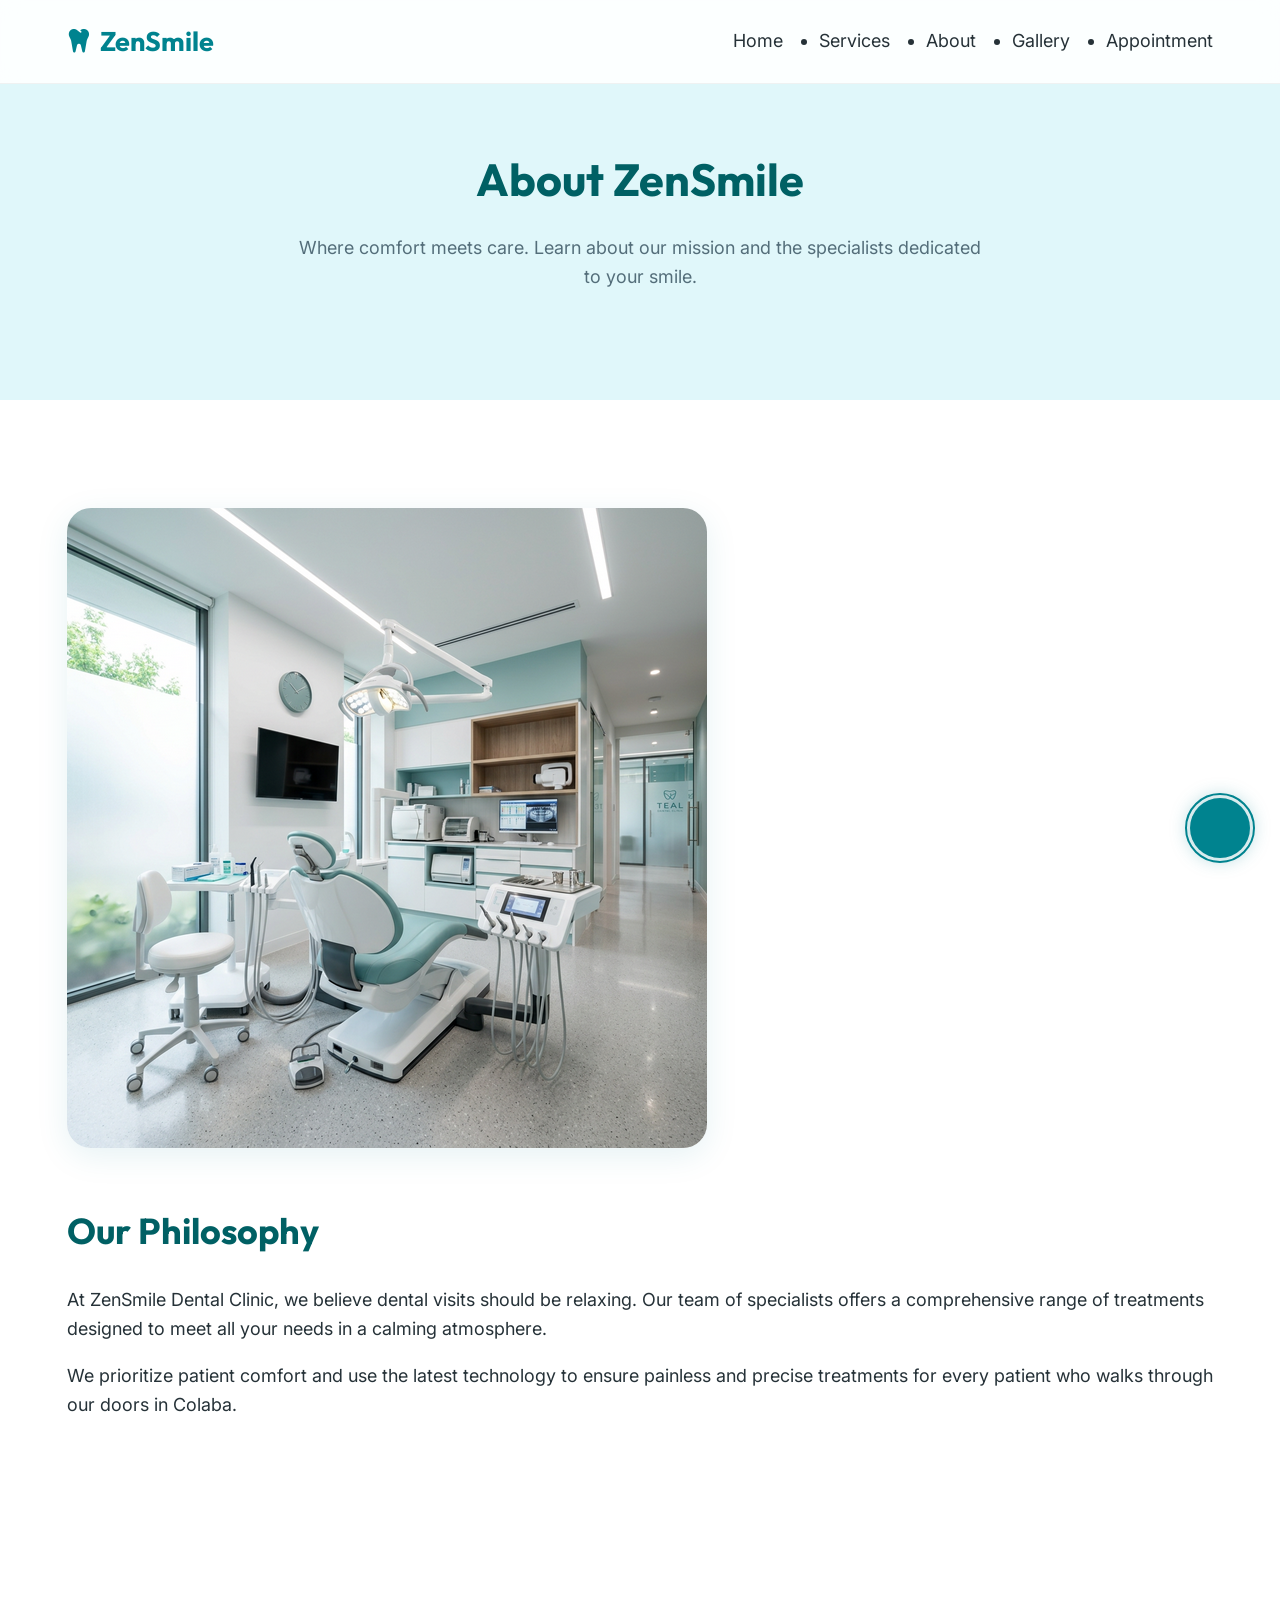
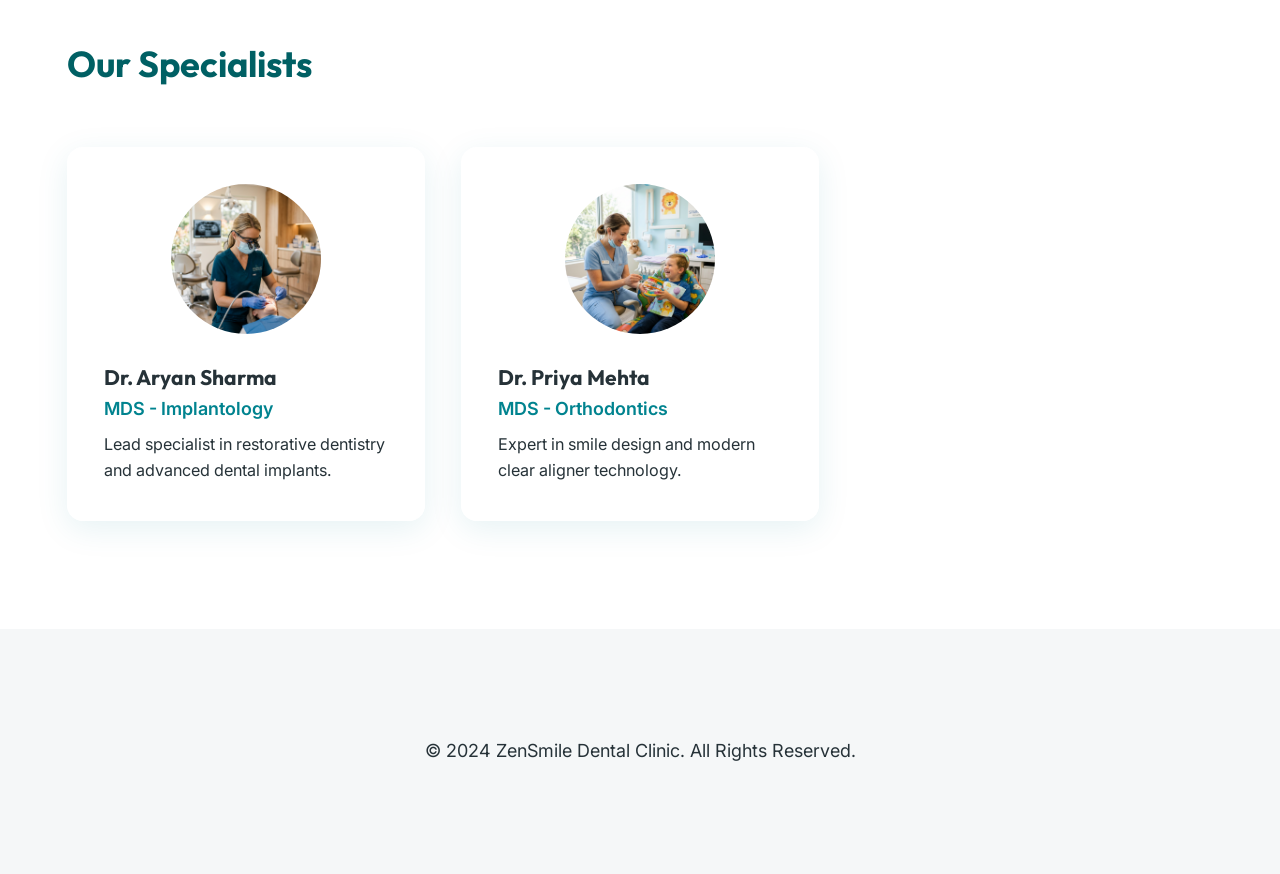
==== commit 0b12b4da: "Refinement: Synced ZenCursor and horizontal nav across all pages" ====
--- a/about.html
+++ b/about.html
@@ -27,11 +27,6 @@
                 <li><a href="gallery.html">Gallery</a></li>
                 <li><a href="contact.html">Appointment</a></li>
             </ul>
-            <div class="menu-trigger" id="menu-toggle">
-                <span></span>
-                <span></span>
-                <span></span>
-            </div>
         </div>
     </nav>
 
@@ -86,7 +81,12 @@
             </div>
         </div>
     </footer>
-    <script src="zenbot.js"></script>
+    <div class="zen-cursor-container">
+        <div class="zen-answer-bubble" id="zen-bubble">How can I help you today?</div>
+        <div class="zen-cursor" id="zen-cursor">
+            <i class="fas fa-sparkles"></i>
+        </div>
+    </div>
     <script src="main.js"></script>
 </body>
 </html>
--- a/styles.css
+++ b/styles.css
@@ -164,39 +164,23 @@
     color: var(--primary);
 }
 
+/* Horizontal Mobile Nav */
 .nav-links {
-    position: fixed;
-    top: 0;
-    right: -100%;
-    width: 100%;
-    height: 100vh;
-    background: var(--bg-white);
-    display: flex;
-    flex-direction: column;
-    align-items: center;
-    justify-content: center;
-    gap: 2rem;
-    transition: 0.5s ease;
-    z-index: 999;
-}
-
-.nav-links.active {
-    right: 0;
-}
-
-.nav-links li a {
-    font-size: 1.25rem;
-    font-weight: 600;
-    color: var(--text-main);
+    display: flex;
+    gap: 1.5rem;
+    overflow-x: auto;
+    white-space: nowrap;
+    -webkit-overflow-scrolling: touch;
+    padding: 0.5rem 0;
+    scrollbar-width: none;
+}
+
+.nav-links::-webkit-scrollbar {
+    display: none;
 }
 
 .menu-trigger {
-    cursor: pointer;
-    z-index: 1001;
-    display: flex;
-    flex-direction: column;
-    gap: 6px;
-    padding: 10px;
+    display: none;
 }
 
 .menu-trigger span {
@@ -214,7 +198,7 @@
 /* Hero Section */
 .hero {
     padding: 8rem 0 4rem;
-    background: linear-gradient(135deg, var(--primary-light) 0%, #fff 100%);
+    background: var(--bg-white);
     text-align: center;
     position: relative;
     overflow: hidden;
@@ -223,11 +207,12 @@
 .hero-img-bg {
     position: absolute;
     top: 0;
-    right: 0;
+    left: 0;
     width: 100%;
     height: 100%;
     object-fit: cover;
-    opacity: 0.1;
+    opacity: 0.25; /* Increased clarity */
+    filter: saturate(1.2);
     z-index: 0;
 }
 
@@ -341,14 +326,63 @@
     }
 }
 
-/* Entrance Animations */
-.reveal {
+/* ZenCursor Shining Effect */
+.zen-cursor-container {
+    position: fixed;
+    bottom: 30px;
+    right: 30px;
+    z-index: 9999;
+    display: flex;
+    align-items: center;
+    gap: 15px;
+}
+
+.zen-cursor {
+    width: 60px;
+    height: 60px;
+    background: var(--primary);
+    border-radius: 50%;
+    display: flex;
+    align-items: center;
+    justify-content: center;
+    color: white;
+    cursor: pointer;
+    position: relative;
+    box-shadow: 0 0 20px rgba(0, 131, 143, 0.4);
+    transition: var(--transition);
+}
+
+.zen-cursor::after {
+    content: '';
+    position: absolute;
+    inset: -5px;
+    border: 2px solid var(--primary);
+    border-radius: 50%;
+    animation: shine-ring 2s infinite;
+}
+
+@keyframes shine-ring {
+    0% { transform: scale(1); opacity: 1; }
+    100% { transform: scale(1.5); opacity: 0; }
+}
+
+.zen-answer-bubble {
+    background: var(--glass);
+    backdrop-filter: blur(10px);
+    padding: 15px 25px;
+    border-radius: 30px 30px 0 30px;
+    border: 1px solid var(--glass-border);
+    max-width: 250px;
+    font-size: 0.9rem;
+    font-weight: 500;
+    box-shadow: var(--shadow-soft);
     opacity: 0;
     transform: translateY(20px);
-    transition: 0.8s cubic-bezier(0.165, 0.84, 0.44, 1);
-}
-
-.reveal.visible {
+    transition: var(--transition);
+    pointer-events: none;
+}
+
+.zen-answer-bubble.active {
     opacity: 1;
     transform: translateY(0);
 }
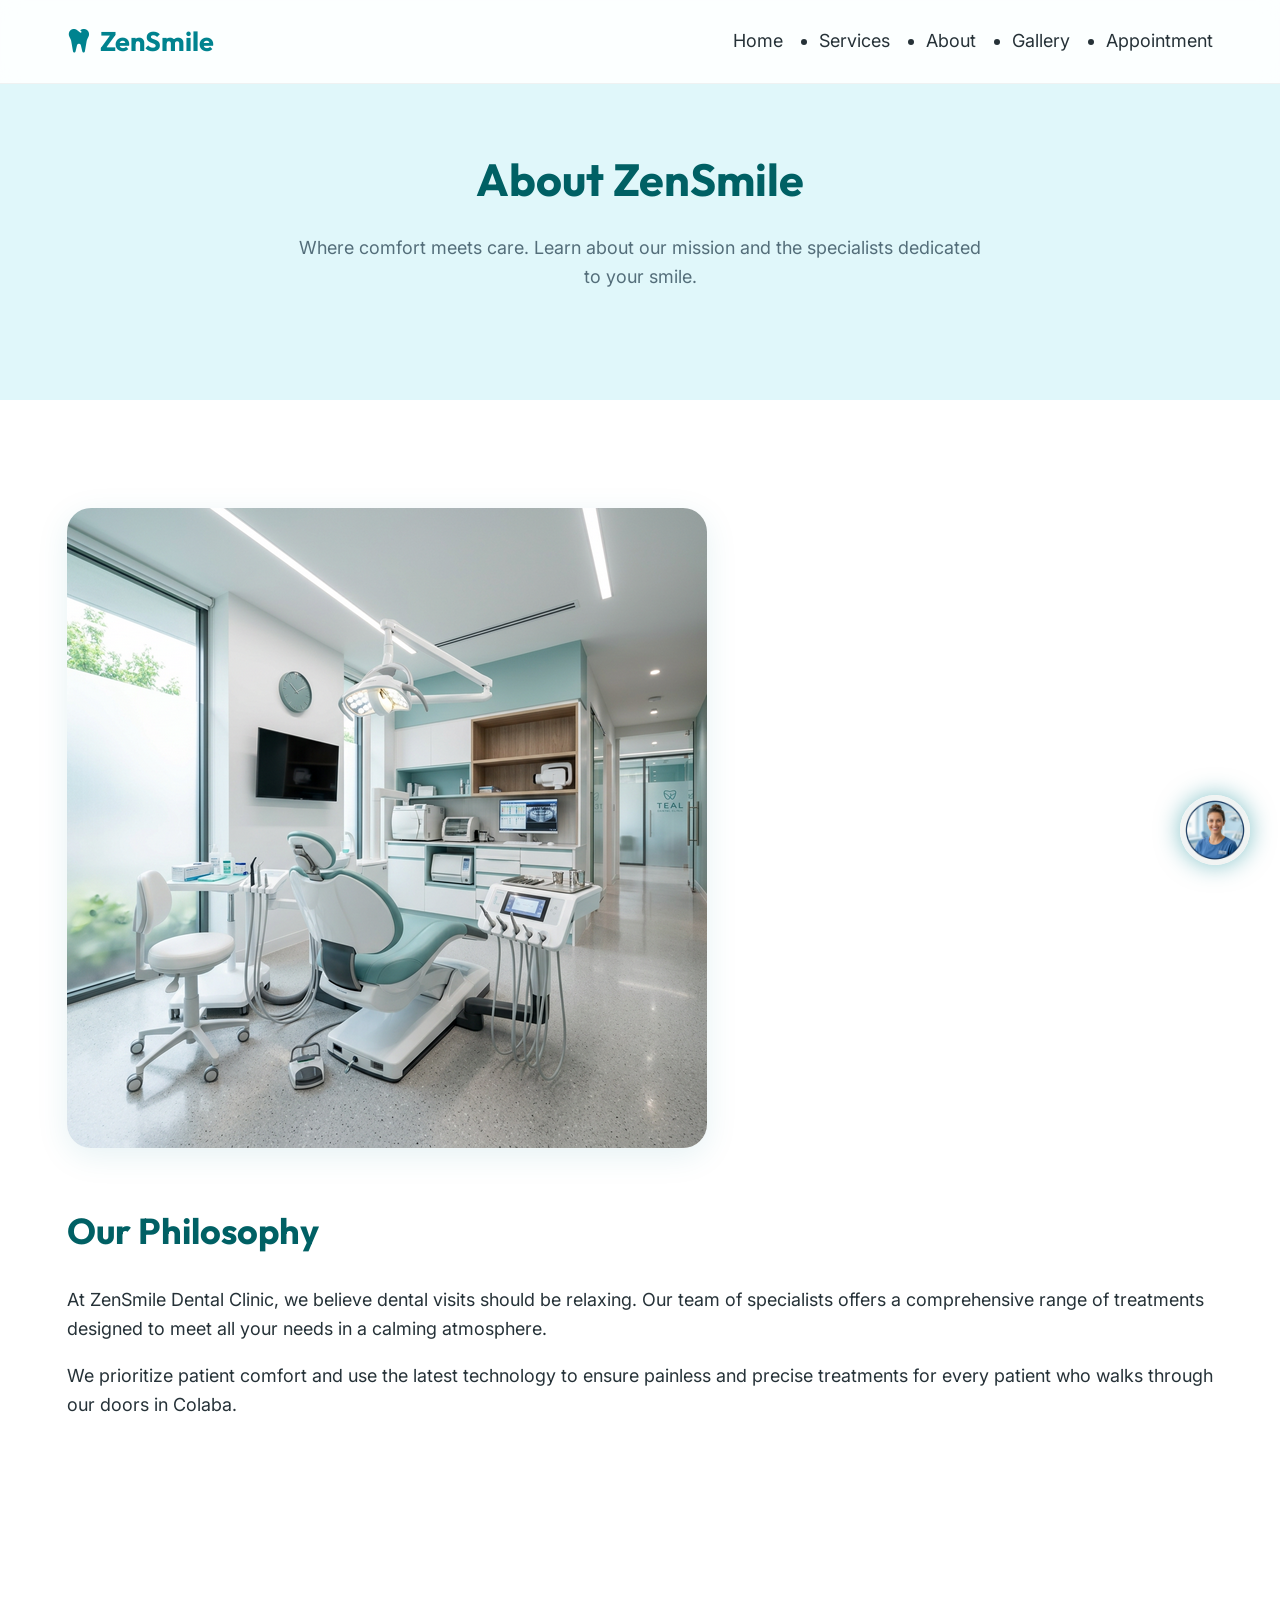
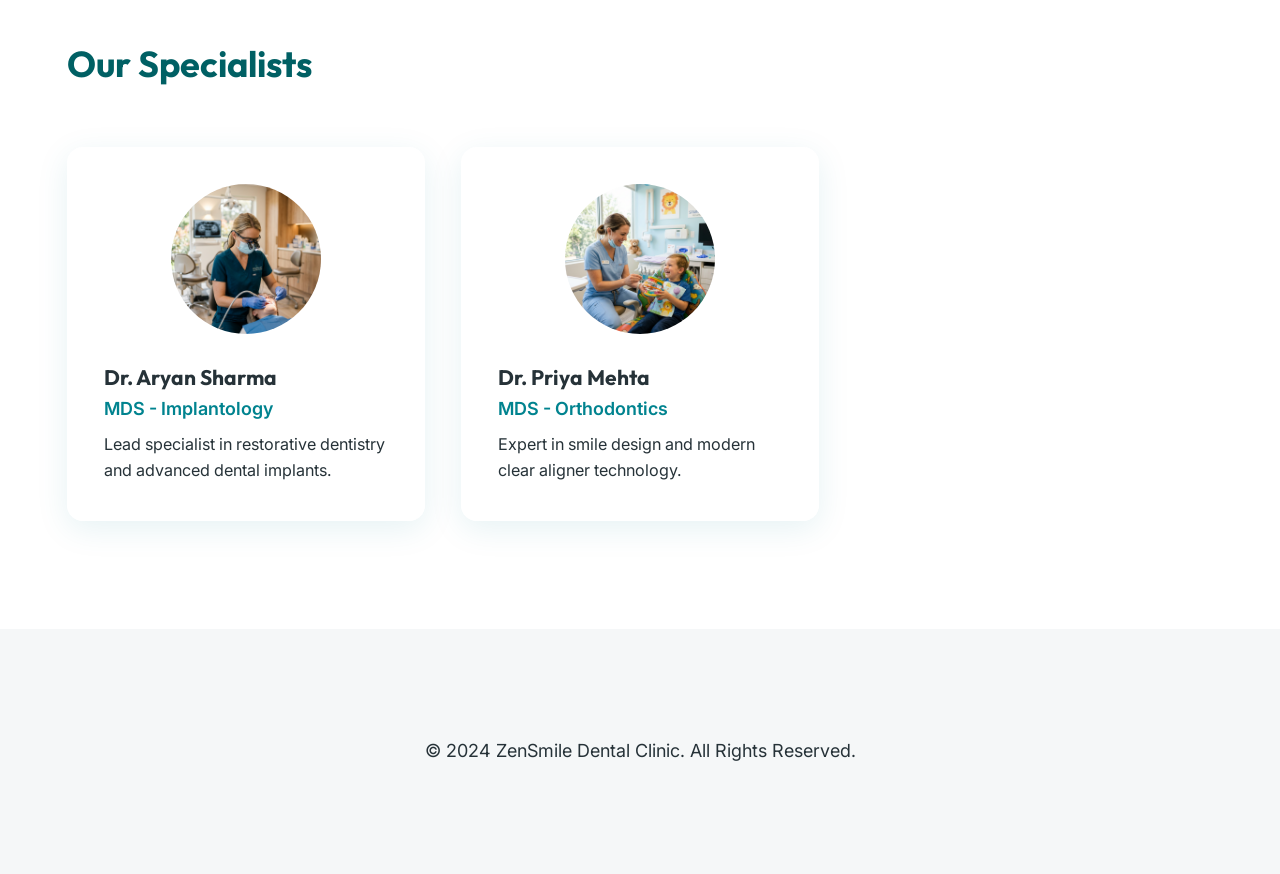
==== commit d3cd1b51: "Enhancement: Synced Nurse Sarah across all pages and finalized background clarity" ====
--- a/about.html
+++ b/about.html
@@ -82,9 +82,9 @@
         </div>
     </footer>
     <div class="zen-cursor-container">
-        <div class="zen-answer-bubble" id="zen-bubble">How can I help you today?</div>
+        <div class="zen-answer-bubble" id="zen-bubble">Hi, I'm Nurse Sarah! Tap me to talk.</div>
         <div class="zen-cursor" id="zen-cursor">
-            <i class="fas fa-sparkles"></i>
+            <!-- Nurse face handled by CSS background -->
         </div>
     </div>
     <script src="main.js"></script>
--- a/styles.css
+++ b/styles.css
@@ -211,8 +211,8 @@
     width: 100%;
     height: 100%;
     object-fit: cover;
-    opacity: 0.25; /* Increased clarity */
-    filter: saturate(1.2);
+    opacity: 0.45; /* Maximum clarity requested */
+    filter: saturate(1.1) brightness(1.1);
     z-index: 0;
 }
 
@@ -338,51 +338,65 @@
 }
 
 .zen-cursor {
-    width: 60px;
-    height: 60px;
-    background: var(--primary);
+    width: 70px; /* Slightly larger for the face */
+    height: 70px;
+    background: url('zensmile_nurse_icon.png') no-repeat center center/cover;
     border-radius: 50%;
     display: flex;
     align-items: center;
     justify-content: center;
-    color: white;
     cursor: pointer;
     position: relative;
-    box-shadow: 0 0 20px rgba(0, 131, 143, 0.4);
-    transition: var(--transition);
-}
-
-.zen-cursor::after {
-    content: '';
-    position: absolute;
-    inset: -5px;
-    border: 2px solid var(--primary);
-    border-radius: 50%;
-    animation: shine-ring 2s infinite;
-}
-
-@keyframes shine-ring {
-    0% { transform: scale(1); opacity: 1; }
-    100% { transform: scale(1.5); opacity: 0; }
+    box-shadow: 0 0 25px rgba(0, 131, 143, 0.5);
+    transition: var(--transition);
+    border: 3px solid var(--white);
+}
+
+.zen-cursor:hover {
+    transform: scale(1.1);
 }
 
 .zen-answer-bubble {
-    background: var(--glass);
-    backdrop-filter: blur(10px);
+    background: var(--bg-white);
     padding: 15px 25px;
-    border-radius: 30px 30px 0 30px;
-    border: 1px solid var(--glass-border);
-    max-width: 250px;
-    font-size: 0.9rem;
+    border-radius: 20px 20px 0 20px;
+    border: 1px solid var(--primary-light);
+    max-width: 280px;
+    font-size: 0.95rem;
     font-weight: 500;
     box-shadow: var(--shadow-soft);
     opacity: 0;
     transform: translateY(20px);
     transition: var(--transition);
     pointer-events: none;
+    line-height: 1.4;
 }
 
 .zen-answer-bubble.active {
     opacity: 1;
     transform: translateY(0);
-}
+    pointer-events: auto;
+}
+
+.typing-dots {
+    display: flex;
+    gap: 4px;
+    justify-content: center;
+    padding: 5px 0;
+}
+
+.typing-dots span {
+    width: 6px;
+    height: 6px;
+    background: var(--primary);
+    border-radius: 50%;
+    animation: bounce 1.4s infinite ease-in-out;
+}
+
+.typing-dots span:nth-child(2) { animation-delay: 0.2s; }
+.typing-dots span:nth-child(3) { animation-delay: 0.4s; }
+
+@keyframes bounce {
+    0%, 80%, 100% { transform: scale(0); }
+    40% { transform: scale(1); }
+}
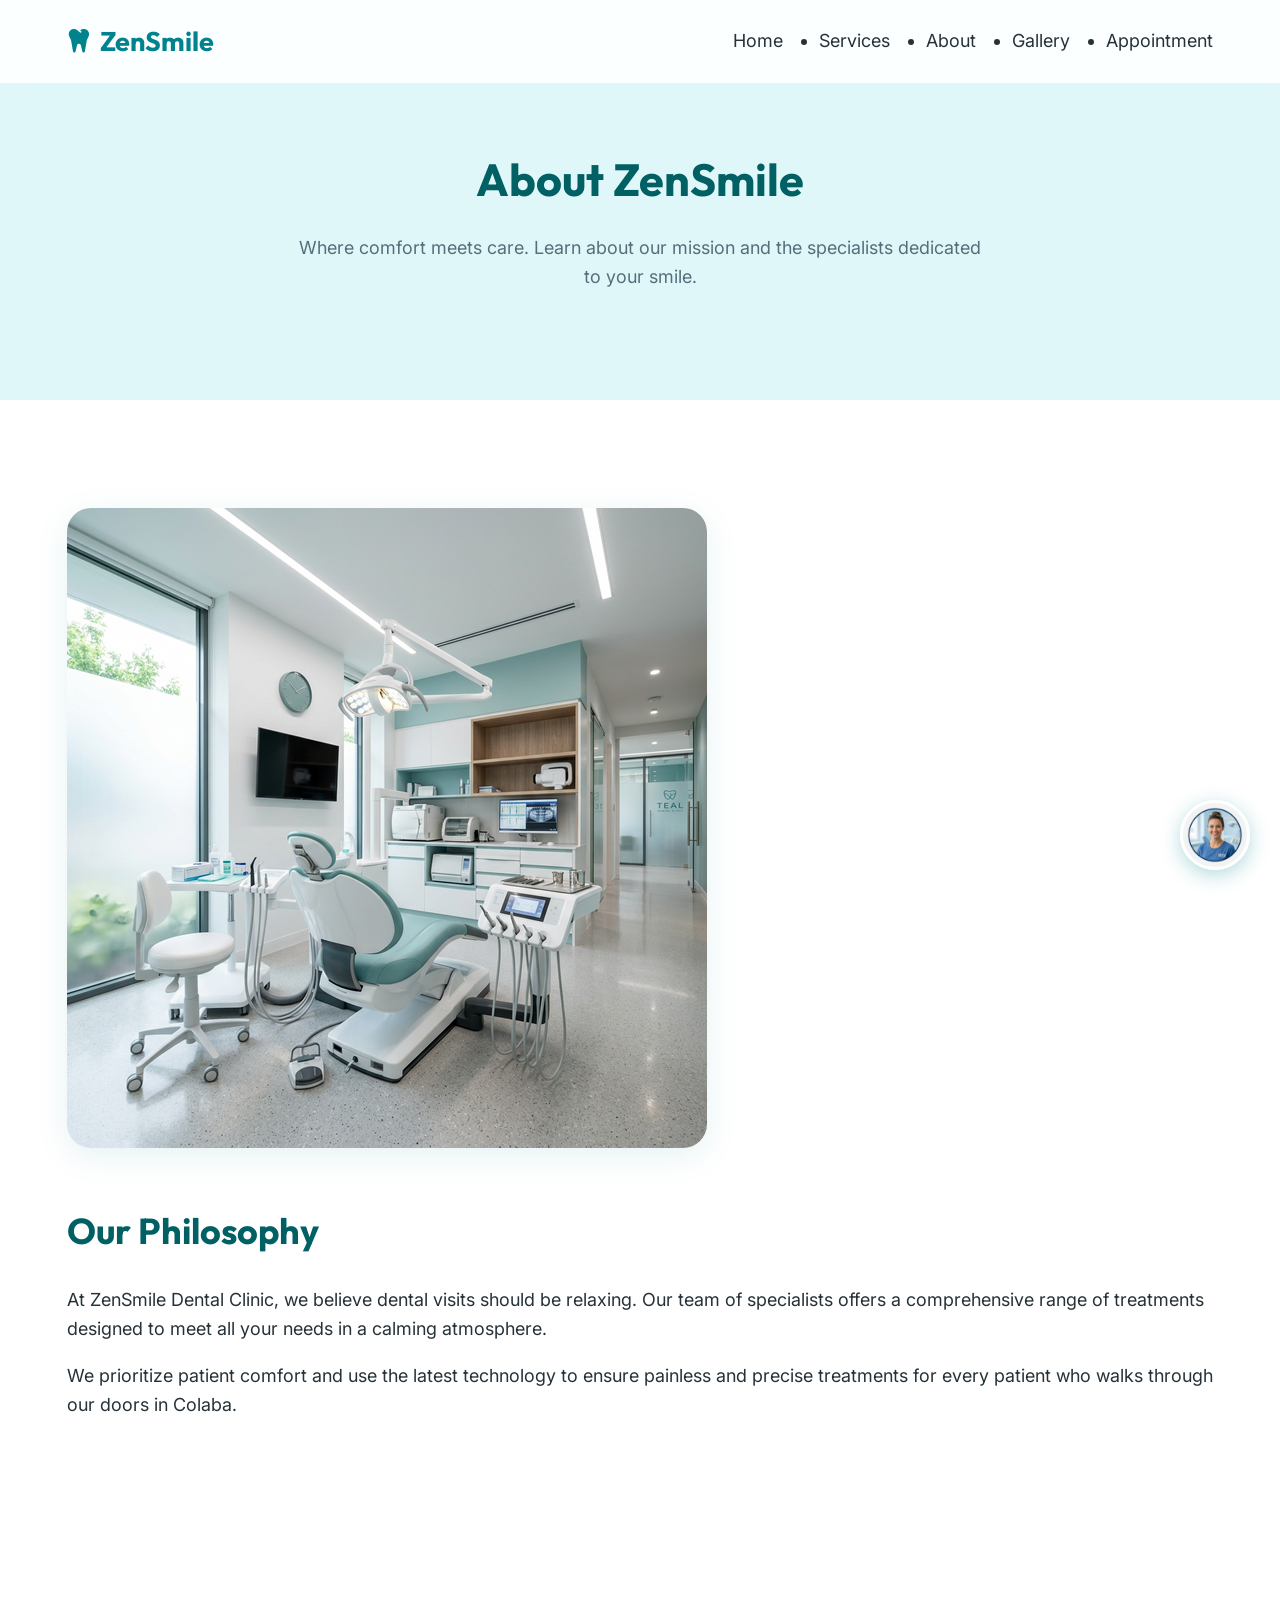
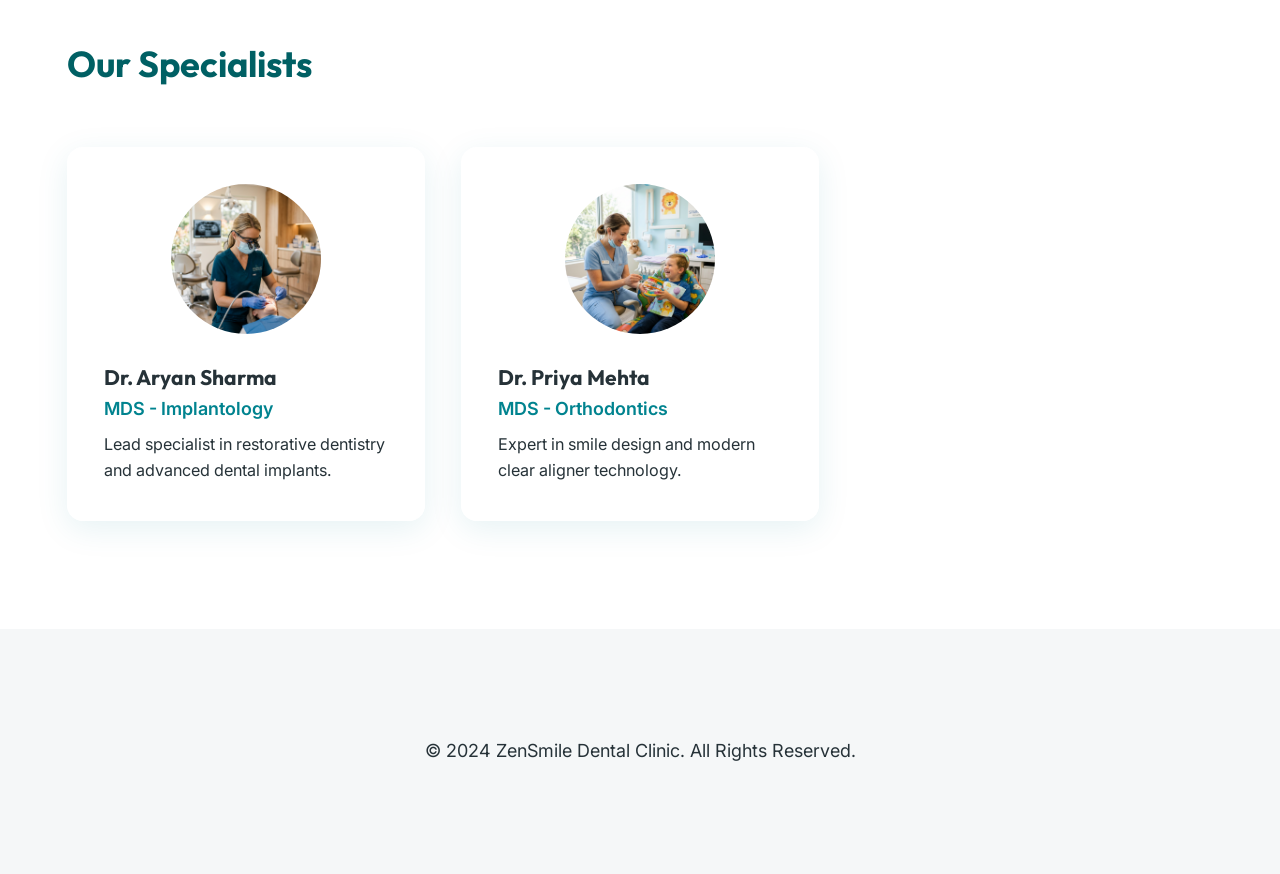
==== commit f8679678: "Refinement: Enabled 2-way chat on all pages and optimized image clarity" ====
--- a/about.html
+++ b/about.html
@@ -82,10 +82,29 @@
         </div>
     </footer>
     <div class="zen-cursor-container">
-        <div class="zen-answer-bubble" id="zen-bubble">Hi, I'm Nurse Sarah! Tap me to talk.</div>
-        <div class="zen-cursor" id="zen-cursor">
-            <!-- Nurse face handled by CSS background -->
+        <!-- Chat Window -->
+        <div class="chat-window" id="chat-window">
+            <div class="chat-header">
+                <img src="zensmile_nurse_icon.png" alt="Nurse Sarah">
+                <div>
+                    <div style="font-weight: 700; font-size: 0.9rem;">Nurse Sarah</div>
+                    <div style="font-size: 0.7rem; opacity: 0.8;">Online | ZenSmile Assistant</div>
+                </div>
+                <i class="fas fa-times" id="close-chat" style="margin-left: auto; cursor: pointer;"></i>
+            </div>
+            <div class="chat-history" id="chat-history">
+                <div class="msg msg-bot">Hi! I'm Nurse Sarah. How can I help you today?</div>
+            </div>
+            <div class="chat-input-area">
+                <input type="text" id="chat-input" placeholder="Type your message...">
+                <button class="chat-send-btn" id="chat-send">
+                    <i class="fas fa-paper-plane"></i>
+                </button>
+            </div>
         </div>
+
+        <!-- Chat Toggle -->
+        <div class="zen-cursor" id="zen-cursor"></div>
     </div>
     <script src="main.js"></script>
 </body>
--- a/styles.css
+++ b/styles.css
@@ -211,9 +211,22 @@
     width: 100%;
     height: 100%;
     object-fit: cover;
-    opacity: 0.45; /* Maximum clarity requested */
-    filter: saturate(1.1) brightness(1.1);
+    opacity: 0.8; /* Maximized clarity as requested */
+    filter: saturate(1.1) brightness(0.9); /* Slight brightness reduction for text contrast */
     z-index: 0;
+}
+
+.hero::after {
+    content: '';
+    position: absolute;
+    inset: 0;
+    background: linear-gradient(to bottom, rgba(255,255,255,0.4), rgba(255,255,255,0.7));
+    z-index: 1;
+}
+
+.hero-content {
+    position: relative;
+    z-index: 2; /* Bring content above overlay */
 }
 
 .hero-content {
@@ -337,45 +350,137 @@
     gap: 15px;
 }
 
+/* Nurse Sarah Chat UI */
+.zen-cursor-container {
+    position: fixed;
+    bottom: 30px;
+    right: 30px;
+    z-index: 9999;
+    display: flex;
+    flex-direction: column;
+    align-items: flex-end;
+    gap: 15px;
+}
+
+.chat-window {
+    width: 320px;
+    height: 450px;
+    background: var(--bg-white);
+    border-radius: var(--radius-lg);
+    box-shadow: 0 10px 40px rgba(0,0,0,0.15);
+    display: flex;
+    flex-direction: column;
+    overflow: hidden;
+    transform: translateY(20px) scale(0.95);
+    opacity: 0;
+    pointer-events: none;
+    transition: var(--transition);
+    border: 1px solid var(--primary-light);
+}
+
+.chat-window.active {
+    opacity: 1;
+    transform: translateY(0) scale(1);
+    pointer-events: auto;
+}
+
+.chat-header {
+    background: var(--primary);
+    color: white;
+    padding: 1.25rem;
+    display: flex;
+    align-items: center;
+    gap: 12px;
+}
+
+.chat-header img {
+    width: 35px;
+    height: 35px;
+    border-radius: 50%;
+    border: 2px solid white;
+}
+
+.chat-history {
+    flex: 1;
+    padding: 1rem;
+    overflow-y: auto;
+    display: flex;
+    flex-direction: column;
+    gap: 12px;
+    background: #f8fafb;
+}
+
+.msg {
+    max-width: 80%;
+    padding: 10px 15px;
+    border-radius: 18px;
+    font-size: 0.9rem;
+    line-height: 1.4;
+}
+
+.msg-bot {
+    background: white;
+    color: var(--text-main);
+    align-self: flex-start;
+    border-bottom-left-radius: 4px;
+    box-shadow: 0 2px 5px rgba(0,0,0,0.05);
+}
+
+.msg-user {
+    background: var(--primary);
+    color: white;
+    align-self: flex-end;
+    border-bottom-right-radius: 4px;
+}
+
+.chat-input-area {
+    padding: 1rem;
+    background: white;
+    border-top: 1px solid var(--primary-light);
+    display: flex;
+    gap: 10px;
+}
+
+.chat-input-area input {
+    flex: 1;
+    border: 1px solid var(--primary-light);
+    border-radius: 20px;
+    padding: 8px 15px;
+    outline: none;
+    font-size: 0.9rem;
+}
+
+.chat-send-btn {
+    background: var(--primary);
+    color: white;
+    border: none;
+    width: 35px;
+    height: 35px;
+    border-radius: 50%;
+    cursor: pointer;
+    display: flex;
+    align-items: center;
+    justify-content: center;
+    transition: var(--transition);
+}
+
+.chat-send-btn:hover {
+    transform: scale(1.1);
+}
+
 .zen-cursor {
-    width: 70px; /* Slightly larger for the face */
+    width: 70px;
     height: 70px;
     background: url('zensmile_nurse_icon.png') no-repeat center center/cover;
     border-radius: 50%;
-    display: flex;
-    align-items: center;
-    justify-content: center;
     cursor: pointer;
-    position: relative;
-    box-shadow: 0 0 25px rgba(0, 131, 143, 0.5);
-    transition: var(--transition);
-    border: 3px solid var(--white);
+    box-shadow: 0 5px 20px rgba(0,131,143,0.3);
+    border: 3px solid white;
+    transition: var(--transition);
 }
 
 .zen-cursor:hover {
-    transform: scale(1.1);
-}
-
-.zen-answer-bubble {
-    background: var(--bg-white);
-    padding: 15px 25px;
-    border-radius: 20px 20px 0 20px;
-    border: 1px solid var(--primary-light);
-    max-width: 280px;
-    font-size: 0.95rem;
-    font-weight: 500;
-    box-shadow: var(--shadow-soft);
-    opacity: 0;
-    transform: translateY(20px);
-    transition: var(--transition);
-    pointer-events: none;
-    line-height: 1.4;
-}
-
-.zen-answer-bubble.active {
-    opacity: 1;
-    transform: translateY(0);
-    pointer-events: auto;
+    transform: scale(1.05);
 }
 
 .typing-dots {
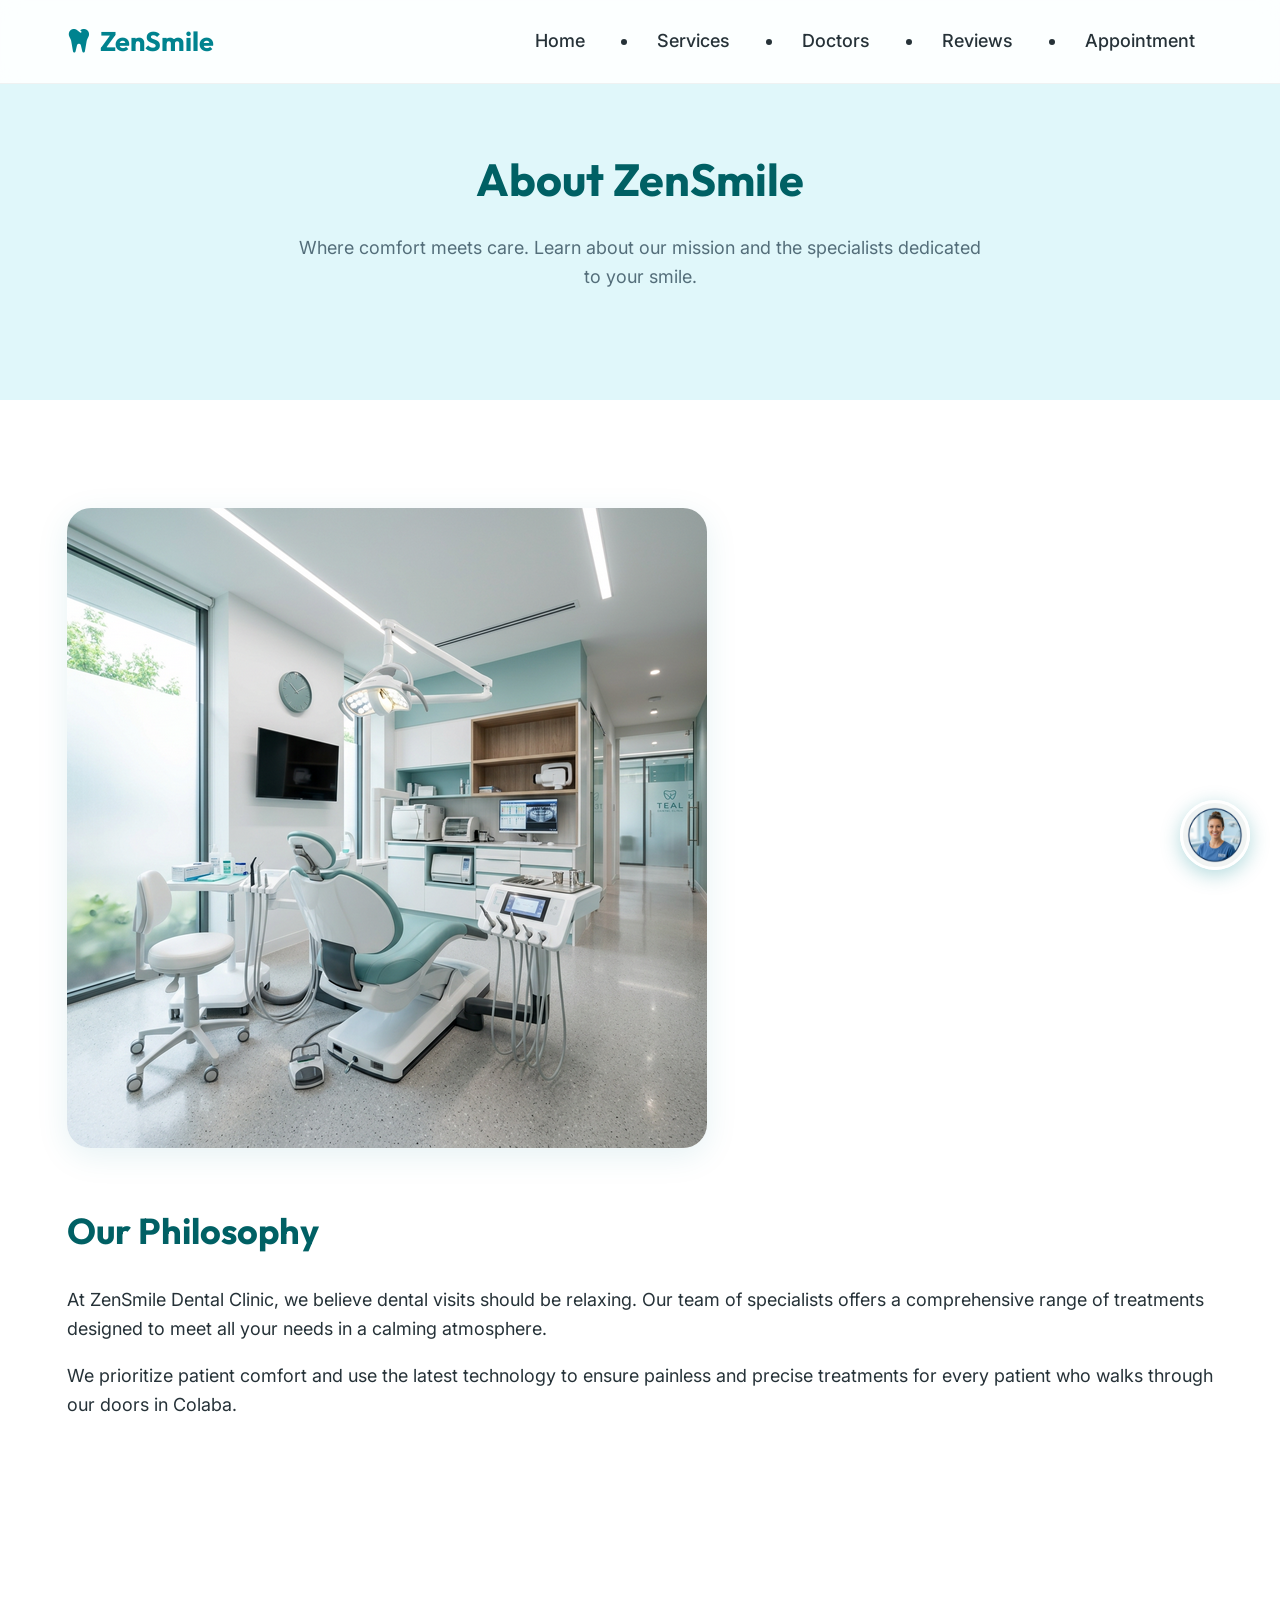
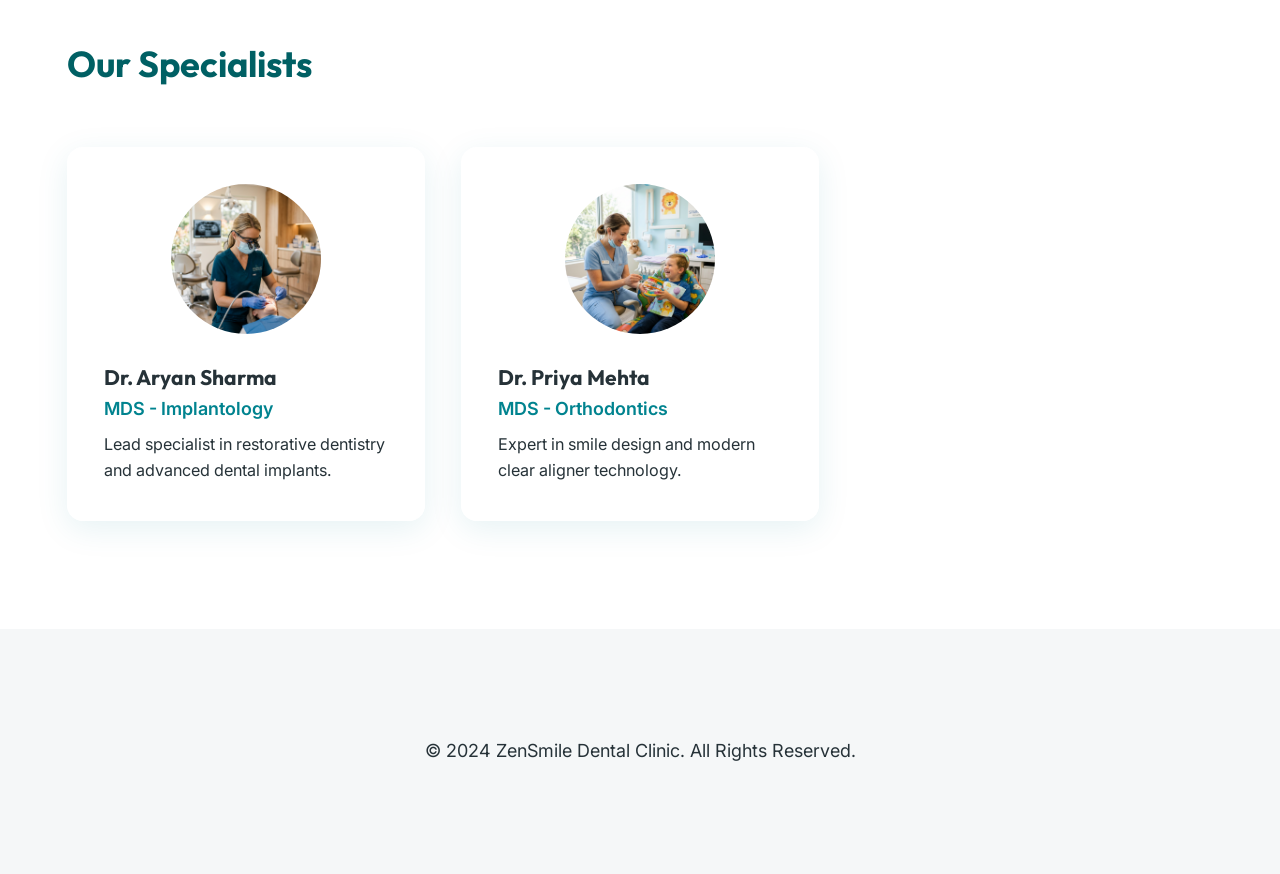
==== commit a9305262: "Feature: Added Testimonials section and updated global navigation" ====
--- a/about.html
+++ b/about.html
@@ -23,8 +23,8 @@
             <ul class="nav-links">
                 <li><a href="index.html">Home</a></li>
                 <li><a href="services.html">Services</a></li>
-                <li><a href="about.html">About</a></li>
-                <li><a href="gallery.html">Gallery</a></li>
+                <li><a href="about.html#specialists">Doctors</a></li>
+                <li><a href="index.html#testimonials">Reviews</a></li>
                 <li><a href="contact.html">Appointment</a></li>
             </ul>
         </div>
--- a/styles.css
+++ b/styles.css
@@ -211,27 +211,55 @@
     width: 100%;
     height: 100%;
     object-fit: cover;
-    opacity: 0.8; /* Maximized clarity as requested */
-    filter: saturate(1.1) brightness(0.9); /* Slight brightness reduction for text contrast */
+    opacity: 1; /* Pure clarity */
+    filter: brightness(0.85) contrast(1.1); /* Slight dimming for white text pop */
     z-index: 0;
 }
 
-.hero::after {
-    content: '';
-    position: absolute;
-    inset: 0;
-    background: linear-gradient(to bottom, rgba(255,255,255,0.4), rgba(255,255,255,0.7));
-    z-index: 1;
-}
+/* Removed the washing-out white overlay */
 
 .hero-content {
     position: relative;
-    z-index: 2; /* Bring content above overlay */
+    z-index: 2;
+    text-shadow: 0 2px 10px rgba(0,0,0,0.2); /* Shadow for text visibility on clear pics */
+}
+
+.hero-content h1 {
+    color: var(--primary-dark);
+    font-size: 3rem;
+    margin-bottom: 1.5rem;
+    line-height: 1.1;
+    text-shadow: 1px 1px 20px rgba(255,255,255,0.8); /* Glow behind dark text for clarity */
+}
+
+.hero-content p {
+    color: var(--text-main);
+    font-weight: 500;
+    max-width: 600px;
+    margin: 0 auto 2rem;
+    font-size: 1.1rem;
+    background: rgba(255, 255, 255, 0.4); /* Subtle glass backing for text */
+    padding: 10px;
+    border-radius: 10px;
+    display: inline-block;
 }
 
 .hero-content {
     position: relative;
     z-index: 1;
+}
+
+.nav-links li a {
+    font-weight: 500;
+    font-size: 0.95rem;
+    padding: 0.5rem 1rem;
+    border-radius: 50px;
+}
+
+.nav-links li a.active {
+    background: var(--primary-light);
+    color: var(--primary);
+    font-weight: 700;
 }
 
 .hero h1 {
